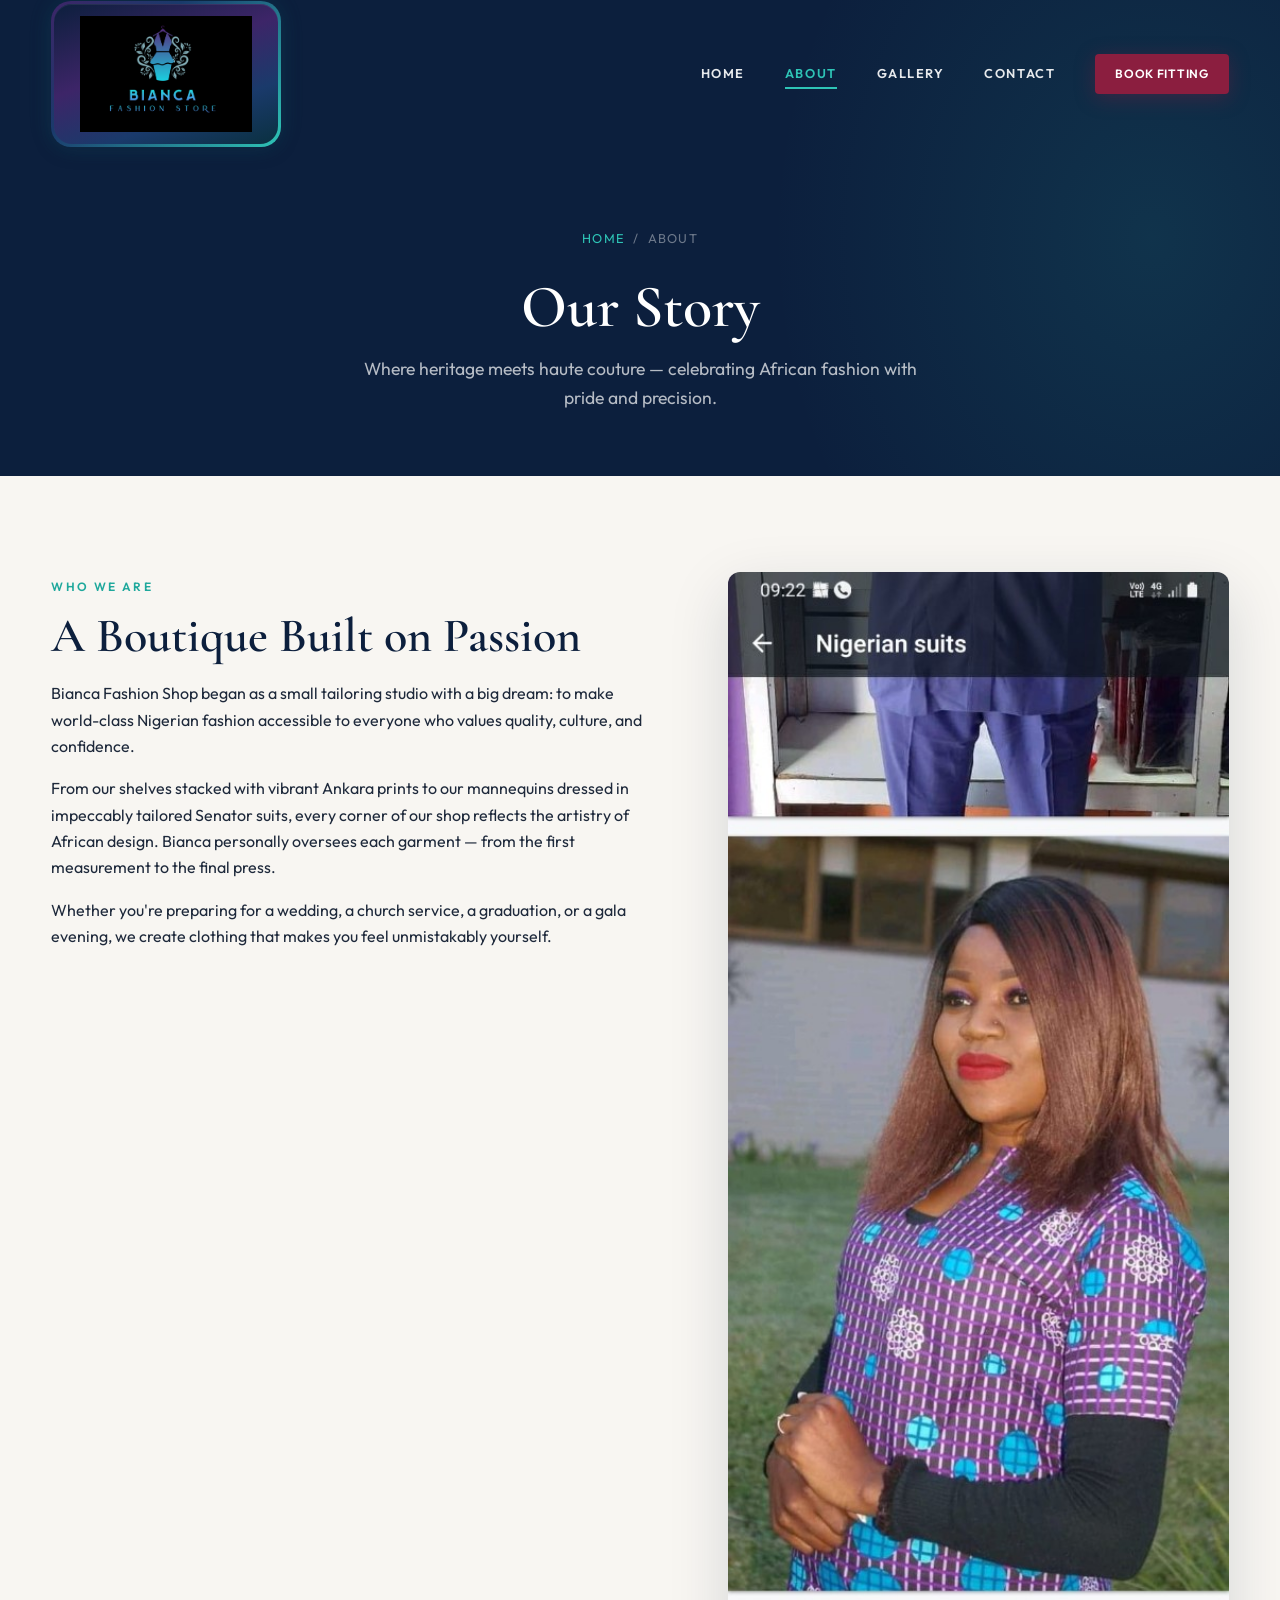
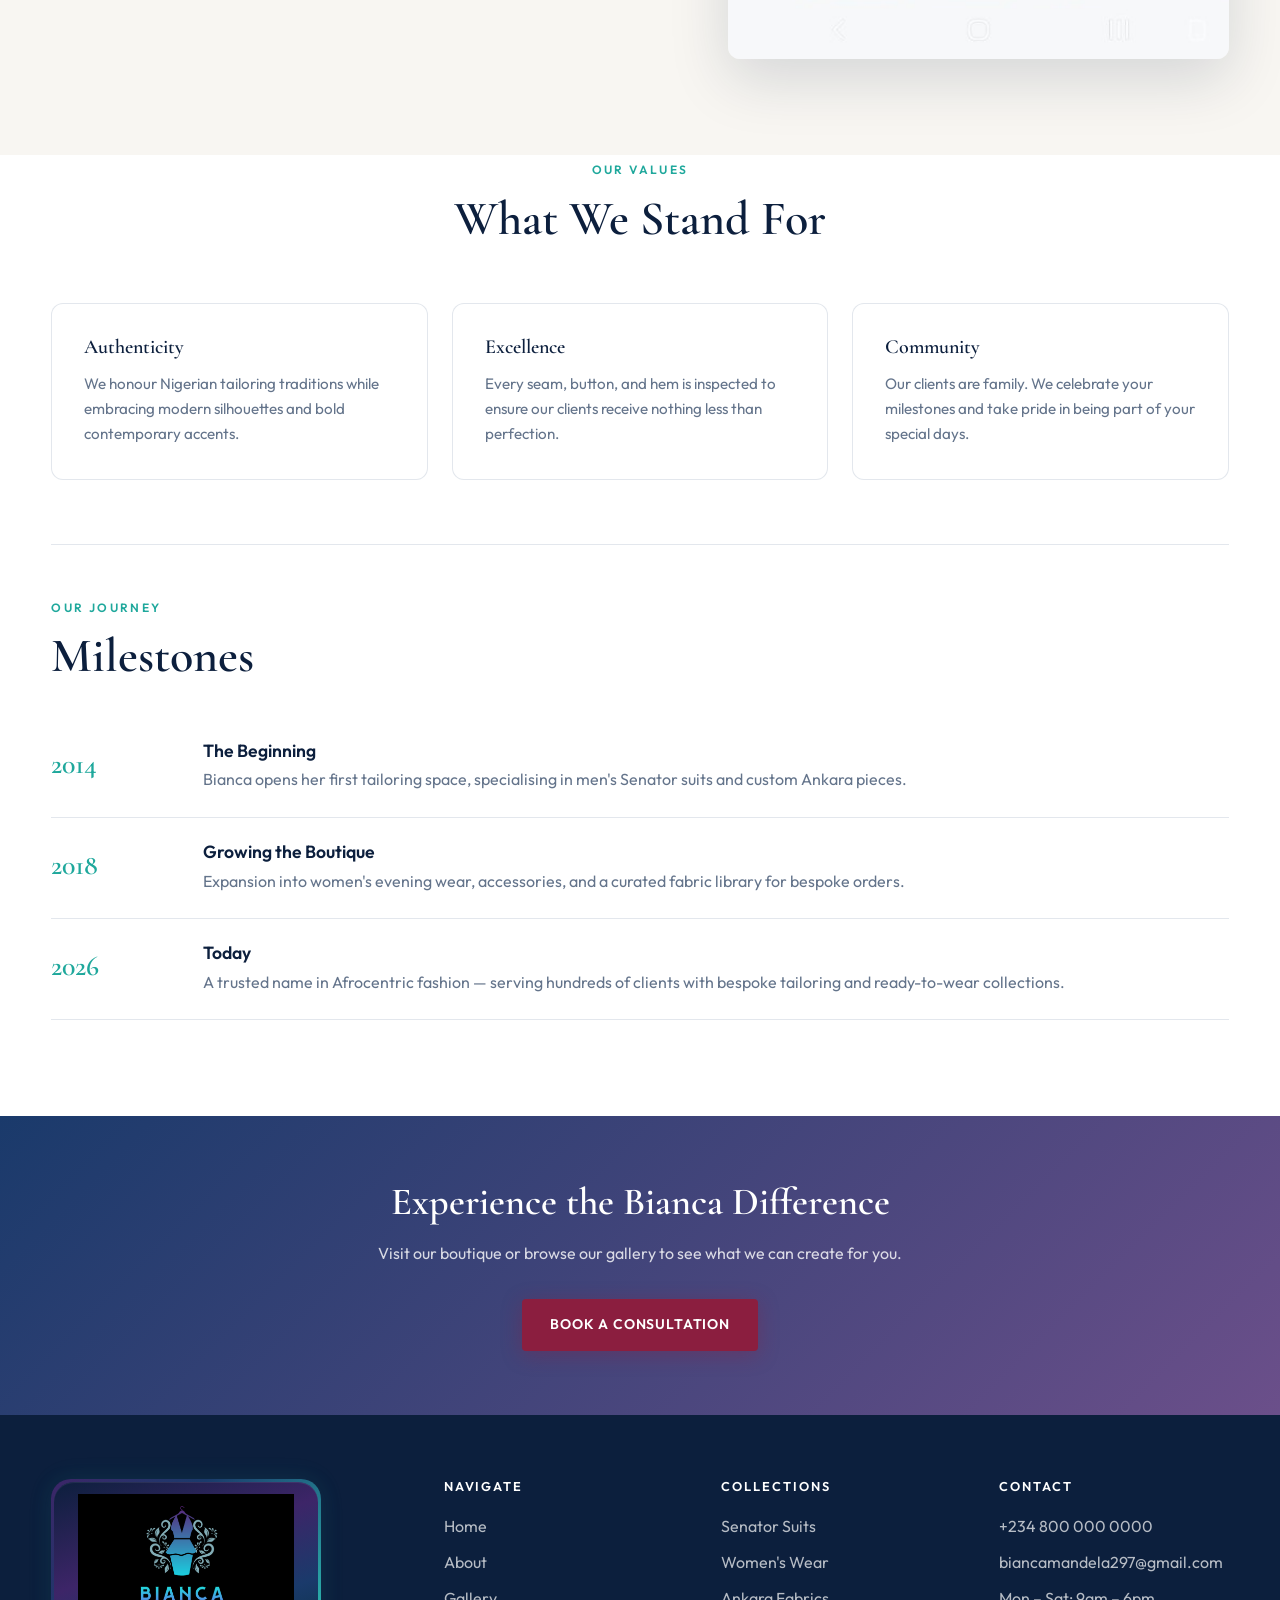
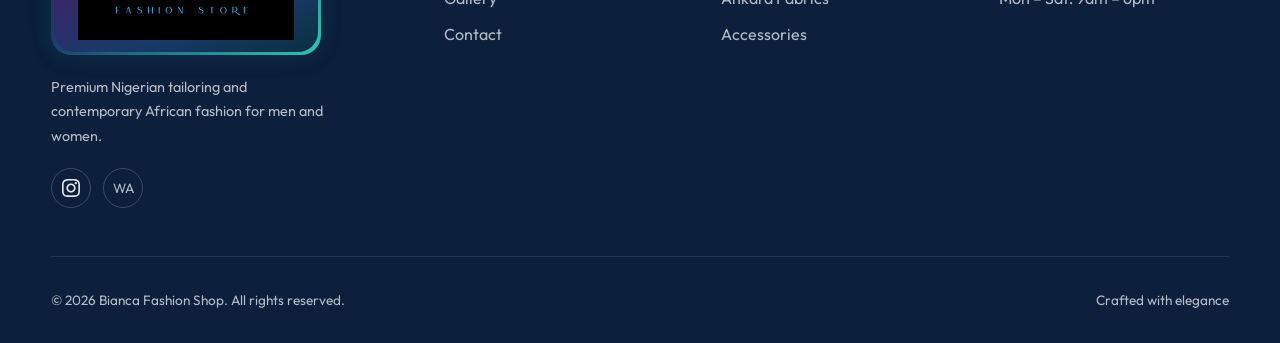
==== about.html @ f99f0a78 "Initial commit: Bianca Fashion Shop static site. Home, about, gallery, and contact pages with brand " ====
<!DOCTYPE html>
<html lang="en">
<head>
  <meta charset="UTF-8">
  <meta name="viewport" content="width=device-width, initial-scale=1.0">
  <meta name="description" content="Learn about Bianca Fashion Shop — our story, values, and passion for Nigerian tailoring and African fashion.">
  <title>About | Bianca Fashion Shop</title>
  <link rel="preconnect" href="https://fonts.googleapis.com">
  <link rel="preconnect" href="https://fonts.gstatic.com" crossorigin>
  <link href="https://fonts.googleapis.com/css2?family=Cormorant+Garamond:ital,wght@0,500;0,600;0,700;1,500&family=Outfit:wght@300;400;500;600;700&display=swap" rel="stylesheet">
  <link rel="stylesheet" href="css/styles.css">
  <link rel="icon" href="images/logo.png" type="image/png">
</head>
<body>
  <header class="site-header scrolled">
    <div class="header-inner">
      <a href="index.html" class="logo" aria-label="Bianca Fashion Store home">
        <img src="images/logo.png" alt="Bianca Fashion Store" class="logo-img" width="440" height="140">
      </a>
      <button class="nav-toggle" aria-label="Open menu" aria-expanded="false">
        <span></span><span></span><span></span>
      </button>
      <nav class="main-nav" aria-label="Main navigation">
        <a href="index.html" class="nav-link">Home</a>
        <a href="about.html" class="nav-link active">About</a>
        <a href="gallery.html" class="nav-link">Gallery</a>
        <a href="contact.html" class="nav-link">Contact</a>
        <a href="contact.html" class="btn btn-primary nav-cta">Book Fitting</a>
      </nav>
    </div>
  </header>

  <main>
    <section class="page-hero">
      <div class="container">
        <nav class="breadcrumb" aria-label="Breadcrumb">
          <a href="index.html">Home</a>
          <span>/</span>
          <span>About</span>
        </nav>
        <h1>Our Story</h1>
        <p>Where heritage meets haute couture — celebrating African fashion with pride and precision.</p>
      </div>
    </section>

    <section>
      <div class="container about-story">
        <div class="fade-in">
          <span class="section-label">Who We Are</span>
          <h2 class="section-title">A Boutique Built on Passion</h2>
          <p>Bianca Fashion Shop began as a small tailoring studio with a big dream: to make world-class Nigerian fashion accessible to everyone who values quality, culture, and confidence.</p>
          <p style="margin-top: 1rem;">From our shelves stacked with vibrant Ankara prints to our mannequins dressed in impeccably tailored Senator suits, every corner of our shop reflects the artistry of African design. Bianca personally oversees each garment — from the first measurement to the final press.</p>
          <p style="margin-top: 1rem;">Whether you're preparing for a wedding, a church service, a graduation, or a gala evening, we create clothing that makes you feel unmistakably yourself.</p>
        </div>
        <div class="fade-in">
          <img src="images/bianca-founder.png" alt="Bianca, founder and lead designer at Bianca Fashion Shop">
        </div>
      </div>
    </section>

    <section style="background: var(--white); padding-top: 0;">
      <div class="container">
        <div class="section-header fade-in">
          <span class="section-label">Our Values</span>
          <h2 class="section-title">What We Stand For</h2>
        </div>
        <div class="values-grid">
          <article class="value-card fade-in">
            <h3>Authenticity</h3>
            <p>We honour Nigerian tailoring traditions while embracing modern silhouettes and bold contemporary accents.</p>
          </article>
          <article class="value-card fade-in">
            <h3>Excellence</h3>
            <p>Every seam, button, and hem is inspected to ensure our clients receive nothing less than perfection.</p>
          </article>
          <article class="value-card fade-in">
            <h3>Community</h3>
            <p>Our clients are family. We celebrate your milestones and take pride in being part of your special days.</p>
          </article>
        </div>

        <div class="timeline fade-in">
          <span class="section-label">Our Journey</span>
          <h2 class="section-title" style="margin-bottom: 2rem;">Milestones</h2>
          <div class="timeline-item">
            <span class="timeline-year">2014</span>
            <div>
              <h3 style="font-family: var(--font-body); font-size: 1.1rem; margin-bottom: 0.35rem;">The Beginning</h3>
              <p style="color: var(--muted);">Bianca opens her first tailoring space, specialising in men's Senator suits and custom Ankara pieces.</p>
            </div>
          </div>
          <div class="timeline-item">
            <span class="timeline-year">2018</span>
            <div>
              <h3 style="font-family: var(--font-body); font-size: 1.1rem; margin-bottom: 0.35rem;">Growing the Boutique</h3>
              <p style="color: var(--muted);">Expansion into women's evening wear, accessories, and a curated fabric library for bespoke orders.</p>
            </div>
          </div>
          <div class="timeline-item">
            <span class="timeline-year">2026</span>
            <div>
              <h3 style="font-family: var(--font-body); font-size: 1.1rem; margin-bottom: 0.35rem;">Today</h3>
              <p style="color: var(--muted);">A trusted name in Afrocentric fashion — serving hundreds of clients with bespoke tailoring and ready-to-wear collections.</p>
            </div>
          </div>
        </div>
      </div>
    </section>

    <section class="cta-banner">
      <div class="container fade-in">
        <h2>Experience the Bianca Difference</h2>
        <p>Visit our boutique or browse our gallery to see what we can create for you.</p>
        <a href="contact.html" class="btn btn-primary">Book a Consultation</a>
      </div>
    </section>
  </main>

  <footer class="site-footer">
    <div class="container">
      <div class="footer-grid">
        <div class="footer-brand">
          <a href="index.html" class="footer-logo logo" aria-label="Bianca Fashion Store home">
            <img src="images/logo.png" alt="Bianca Fashion Store" class="logo-img" width="520" height="170">
          </a>
          <p>Premium Nigerian tailoring and contemporary African fashion for men and women.</p>
          <div class="footer-social">
            <a href="https://www.instagram.com/biancamandela/" target="_blank" rel="noopener noreferrer" aria-label="Follow Bianca on Instagram @biancamandela" class="footer-social-instagram">
              <svg class="social-icon instagram-icon" viewBox="0 0 24 24" xmlns="http://www.w3.org/2000/svg" aria-hidden="true" focusable="false">
                <path d="M12 2.163c3.204 0 3.584.012 4.85.07 3.252.148 4.771 1.691 4.919 4.919.058 1.265.069 1.645.069 4.849 0 3.205-.012 3.584-.069 4.849-.149 3.225-1.664 4.771-4.919 4.919-1.266.058-1.644.07-4.85.07-3.204 0-3.584-.012-4.849-.07-3.26-.149-4.771-1.699-4.919-4.92-.058-1.265-.07-1.644-.07-4.849 0-3.204.013-3.583.07-4.849.149-3.227 1.664-4.771 4.919-4.919 1.266-.057 1.645-.069 4.849-.069zm0-2.163c-3.259 0-3.667.014-4.947.072-4.358.2-6.78 2.618-6.98 6.98-.059 1.281-.073 1.689-.073 4.948 0 3.259.014 3.668.072 4.948.2 4.358 2.618 6.78 6.98 6.98 1.281.058 1.689.072 4.948.072 3.259 0 3.668-.014 4.948-.072 4.354-.2 6.782-2.618 6.979-6.98.059-1.28.073-1.689.073-4.948 0-3.259-.014-3.667-.072-4.947-.196-4.354-2.617-6.78-6.979-6.98-1.281-.059-1.69-.073-4.949-.073zm0 5.838c-3.403 0-6.162 2.759-6.162 6.162s2.759 6.163 6.162 6.163 6.162-2.759 6.162-6.163c0-3.403-2.759-6.162-6.162-6.162zm0 10.162c-2.209 0-4-1.79-4-4 0-2.209 1.791-4 4-4s4 1.791 4 4c0 2.21-1.791 4-4 4zm6.406-11.845c-.796 0-1.441.645-1.441 1.44s.645 1.44 1.441 1.44c.795 0 1.439-.645 1.439-1.44s-.644-1.44-1.439-1.44z"/>
              </svg>
            </a>
            <a href="#" aria-label="WhatsApp">WA</a>
          </div>
        </div>
        <div class="footer-col">
          <h4>Navigate</h4>
          <ul>
            <li><a href="index.html">Home</a></li>
            <li><a href="about.html">About</a></li>
            <li><a href="gallery.html">Gallery</a></li>
            <li><a href="contact.html">Contact</a></li>
          </ul>
        </div>
        <div class="footer-col">
          <h4>Collections</h4>
          <ul>
            <li><a href="gallery.html">Senator Suits</a></li>
            <li><a href="gallery.html">Women's Wear</a></li>
            <li><a href="gallery.html">Ankara Fabrics</a></li>
            <li><a href="gallery.html">Accessories</a></li>
          </ul>
        </div>
        <div class="footer-col">
          <h4>Contact</h4>
          <ul>
            <li><a href="tel:+2348000000000">+234 800 000 0000</a></li>
            <li><a href="mailto:biancamandela297@gmail.com">biancamandela297@gmail.com</a></li>
            <li>Mon – Sat: 9am – 6pm</li>
          </ul>
        </div>
      </div>
      <div class="footer-bottom">
        <p>&copy; 2026 Bianca Fashion Shop. All rights reserved.</p>
        <p>Crafted with elegance</p>
      </div>
    </div>
  </footer>

  <script src="js/main.js"></script>
</body>
</html>
---- css/styles.css ----
/* Bianca Fashion Shop — Design System */
:root {
  --royal: #1a3a6b;
  --navy: #0c1f3d;
  --cyan: #2ec4b6;
  --cyan-dark: #1fa89c;
  --purple: #6b4f8a;
  --logo-purple: #3d2568;
  --logo-violet: #5c3d8f;
  --burgundy: #8b1e3f;
  --gold: #c9a962;
  --cream: #f8f6f2;
  --white: #ffffff;
  --text: #1e293b;
  --muted: #64748b;
  --border: rgba(26, 58, 107, 0.12);
  --shadow: 0 4px 24px rgba(12, 31, 61, 0.08);
  --shadow-lg: 0 20px 60px rgba(12, 31, 61, 0.15);
  --radius: 4px;
  --radius-lg: 12px;
  --font-display: "Cormorant Garamond", "Playfair Display", Georgia, serif;
  --font-body: "Outfit", system-ui, sans-serif;
  --transition: 0.35s cubic-bezier(0.4, 0, 0.2, 1);
  --header-h: 148px;
  --logo-h: 140px;
  --logo-footer-h: 170px;
}

*,
*::before,
*::after {
  box-sizing: border-box;
  margin: 0;
  padding: 0;
}

html {
  scroll-behavior: smooth;
}

body {
  font-family: var(--font-body);
  font-size: 1rem;
  line-height: 1.65;
  color: var(--text);
  background: var(--cream);
  -webkit-font-smoothing: antialiased;
}

img {
  max-width: 100%;
  height: auto;
  display: block;
}

a {
  color: inherit;
  text-decoration: none;
  transition: color var(--transition);
}

ul {
  list-style: none;
}

.container {
  width: min(1200px, 92vw);
  margin-inline: auto;
}

/* Typography */
h1, h2, h3, h4 {
  font-family: var(--font-display);
  font-weight: 600;
  line-height: 1.15;
  color: var(--navy);
}

.section-label {
  display: inline-block;
  font-size: 0.75rem;
  font-weight: 600;
  letter-spacing: 0.2em;
  text-transform: uppercase;
  color: var(--cyan-dark);
  margin-bottom: 0.75rem;
}

.section-title {
  font-size: clamp(2rem, 4vw, 3rem);
  margin-bottom: 1rem;
}

.section-subtitle {
  color: var(--muted);
  max-width: 52ch;
  font-size: 1.05rem;
}

/* Buttons */
.btn {
  display: inline-flex;
  align-items: center;
  justify-content: center;
  gap: 0.5rem;
  padding: 0.9rem 1.75rem;
  font-family: var(--font-body);
  font-size: 0.875rem;
  font-weight: 600;
  letter-spacing: 0.06em;
  text-transform: uppercase;
  border: none;
  border-radius: var(--radius);
  cursor: pointer;
  transition: transform var(--transition), box-shadow var(--transition), background var(--transition);
}

.btn:hover {
  transform: translateY(-2px);
}

.btn-primary {
  background: var(--burgundy);
  color: var(--white);
  box-shadow: 0 4px 20px rgba(139, 30, 63, 0.35);
}

.btn-primary:hover {
  background: #a02448;
  box-shadow: 0 8px 28px rgba(139, 30, 63, 0.45);
}

.btn-outline {
  background: transparent;
  color: var(--white);
  border: 2px solid rgba(255, 255, 255, 0.85);
}

.btn-outline:hover {
  background: var(--white);
  color: var(--navy);
}

.btn-secondary {
  background: var(--royal);
  color: var(--white);
}

.btn-secondary:hover {
  background: var(--navy);
}

/* Header */
.site-header {
  position: fixed;
  top: 0;
  left: 0;
  right: 0;
  z-index: 1000;
  height: var(--header-h);
  display: flex;
  align-items: center;
  transition: background var(--transition), box-shadow var(--transition);
}

.site-header.scrolled {
  background: rgba(248, 246, 242, 0.97);
  backdrop-filter: blur(12px);
  box-shadow: var(--shadow);
}

.site-header.scrolled .nav-link {
  color: var(--navy);
}

.site-header.scrolled .nav-toggle span {
  background: var(--navy);
}

.header-inner {
  display: flex;
  align-items: center;
  justify-content: space-between;
  width: min(1200px, 92vw);
  margin-inline: auto;
}

.logo {
  display: flex;
  align-items: center;
  flex-shrink: 0;
  position: relative;
  border-radius: 20px;
  padding: 3px;
  background: linear-gradient(
    135deg,
    var(--logo-purple) 0%,
    var(--royal) 35%,
    var(--cyan) 100%
  );
  box-shadow:
    0 4px 18px rgba(12, 31, 61, 0.25),
    0 0 24px rgba(46, 196, 182, 0.12);
  transition: box-shadow var(--transition), transform var(--transition);
}

.logo:hover {
  transform: translateY(-1px);
  box-shadow:
    0 8px 28px rgba(12, 31, 61, 0.3),
    0 0 32px rgba(46, 196, 182, 0.2);
}

.logo-img {
  display: block;
  height: var(--logo-h);
  width: auto;
  max-width: none;
  min-width: 200px;
  object-fit: contain;
  border-radius: 18px;
  background: linear-gradient(
    160deg,
    var(--navy) 0%,
    var(--logo-purple) 42%,
    var(--royal) 72%,
    #0a3040 100%
  );
  padding: 12px 26px;
  box-shadow: inset 0 1px 0 rgba(255, 255, 255, 0.07);
  transition: background var(--transition);
}

.site-header.scrolled .logo {
  background: linear-gradient(
    135deg,
    var(--logo-violet) 0%,
    var(--royal) 40%,
    var(--cyan-dark) 100%
  );
  box-shadow:
    0 4px 16px rgba(107, 79, 138, 0.18),
    0 0 20px rgba(46, 196, 182, 0.15);
}

.site-header.scrolled .logo-img {
  background: linear-gradient(
    160deg,
    var(--navy) 0%,
    var(--logo-violet) 50%,
    var(--royal) 85%,
    #0c3545 100%
  );
}

.footer-logo {
  border-radius: 20px;
}

.footer-logo .logo-img {
  height: var(--logo-footer-h);
  max-width: none;
  min-width: 240px;
  border-radius: 20px;
  padding: 12px 24px;
}

.main-nav {
  display: flex;
  align-items: center;
  gap: 2.5rem;
}

.nav-link {
  font-size: 0.8rem;
  font-weight: 600;
  letter-spacing: 0.12em;
  text-transform: uppercase;
  color: rgba(255, 255, 255, 0.9);
  position: relative;
}

.nav-link::after {
  content: "";
  position: absolute;
  bottom: -4px;
  left: 0;
  width: 0;
  height: 2px;
  background: var(--cyan);
  transition: width var(--transition);
}

.nav-link:hover::after,
.nav-link.active::after {
  width: 100%;
}

.nav-link.active {
  color: var(--cyan);
}

.site-header.scrolled .nav-link.active {
  color: var(--royal);
}

.nav-cta {
  padding: 0.65rem 1.25rem !important;
  font-size: 0.75rem !important;
}

.nav-toggle {
  display: none;
  flex-direction: column;
  gap: 6px;
  background: none;
  border: none;
  cursor: pointer;
  padding: 0.5rem;
}

.nav-toggle span {
  display: block;
  width: 26px;
  height: 2px;
  background: var(--white);
  transition: var(--transition);
}

/* Hero */
.hero {
  position: relative;
  min-height: 100vh;
  display: flex;
  align-items: center;
  overflow: hidden;
}

.hero-bg {
  position: absolute;
  inset: 0;
  z-index: 0;
}

.hero-bg img {
  width: 100%;
  height: 100%;
  object-fit: cover;
  object-position: center 30%;
}

.hero-overlay {
  position: absolute;
  inset: 0;
  background: linear-gradient(
    105deg,
    rgba(12, 31, 61, 0.88) 0%,
    rgba(26, 58, 107, 0.65) 45%,
    rgba(12, 31, 61, 0.35) 100%
  );
  z-index: 1;
}

.hero-content {
  position: relative;
  z-index: 2;
  padding-top: var(--header-h);
  max-width: 640px;
}

.hero-eyebrow {
  display: inline-flex;
  align-items: center;
  gap: 0.75rem;
  font-size: 0.8rem;
  font-weight: 600;
  letter-spacing: 0.2em;
  text-transform: uppercase;
  color: var(--cyan);
  margin-bottom: 1.5rem;
}

.hero-eyebrow::before {
  content: "";
  width: 40px;
  height: 1px;
  background: var(--cyan);
}

.hero h1 {
  font-size: clamp(2.75rem, 6vw, 4.5rem);
  color: var(--white);
  margin-bottom: 1.25rem;
  font-weight: 500;
}

.hero h1 em {
  font-style: italic;
  color: var(--gold);
}

.hero-desc {
  font-size: 1.15rem;
  color: rgba(255, 255, 255, 0.85);
  margin-bottom: 2.5rem;
  max-width: 48ch;
}

.hero-actions {
  display: flex;
  flex-wrap: wrap;
  gap: 1rem;
}

.hero-scroll {
  position: absolute;
  bottom: 2rem;
  left: 50%;
  transform: translateX(-50%);
  z-index: 2;
  display: flex;
  flex-direction: column;
  align-items: center;
  gap: 0.5rem;
  color: rgba(255, 255, 255, 0.6);
  font-size: 0.7rem;
  letter-spacing: 0.15em;
  text-transform: uppercase;
}

.hero-scroll-line {
  width: 1px;
  height: 48px;
  background: linear-gradient(to bottom, var(--cyan), transparent);
  animation: scrollPulse 2s ease-in-out infinite;
}

@keyframes scrollPulse {
  0%, 100% { opacity: 0.4; transform: scaleY(0.8); }
  50% { opacity: 1; transform: scaleY(1); }
}

/* Sections */
section {
  padding: 6rem 0;
}

.section-header {
  text-align: center;
  margin-bottom: 3.5rem;
}

.section-header .section-subtitle {
  margin-inline: auto;
}

/* Featured collections */
.collections {
  background: var(--white);
}

.collection-grid {
  display: grid;
  grid-template-columns: repeat(3, 1fr);
  gap: 1.5rem;
}

.collection-card {
  position: relative;
  border-radius: var(--radius-lg);
  overflow: hidden;
  aspect-ratio: 3/4;
  group: collection;
}

.collection-card img {
  width: 100%;
  height: 100%;
  object-fit: cover;
  transition: transform 0.6s ease;
}

.collection-card:hover img {
  transform: scale(1.06);
}

.collection-overlay {
  position: absolute;
  inset: 0;
  background: linear-gradient(to top, rgba(12, 31, 61, 0.85) 0%, transparent 55%);
  display: flex;
  flex-direction: column;
  justify-content: flex-end;
  padding: 1.75rem;
}

.collection-overlay h3 {
  color: var(--white);
  font-size: 1.5rem;
  margin-bottom: 0.35rem;
}

.collection-overlay p {
  color: rgba(255, 255, 255, 0.75);
  font-size: 0.9rem;
  margin-bottom: 1rem;
}

.collection-link {
  font-size: 0.75rem;
  font-weight: 600;
  letter-spacing: 0.15em;
  text-transform: uppercase;
  color: var(--cyan);
}

/* Why choose us */
.why-us {
  background: var(--navy);
  color: var(--white);
}

.why-us .section-title {
  color: var(--white);
}

.why-grid {
  display: grid;
  grid-template-columns: repeat(4, 1fr);
  gap: 2rem;
  margin-top: 3rem;
}

.why-item {
  text-align: center;
  padding: 2rem 1.25rem;
  border: 1px solid rgba(255, 255, 255, 0.1);
  border-radius: var(--radius-lg);
  transition: border-color var(--transition), transform var(--transition);
}

.why-item:hover {
  border-color: var(--cyan);
  transform: translateY(-4px);
}

.why-icon {
  width: 48px;
  height: 48px;
  margin: 0 auto 1.25rem;
  display: flex;
  align-items: center;
  justify-content: center;
  border-radius: 50%;
  background: rgba(46, 196, 182, 0.15);
  color: var(--cyan);
  font-size: 1.25rem;
}

.why-item h3 {
  color: var(--white);
  font-size: 1.15rem;
  margin-bottom: 0.5rem;
  font-family: var(--font-body);
  font-weight: 600;
}

.why-item p {
  font-size: 0.9rem;
  color: rgba(255, 255, 255, 0.65);
  line-height: 1.6;
}

/* Meet designer teaser */
.designer-teaser {
  display: grid;
  grid-template-columns: 1fr 1fr;
  gap: 4rem;
  align-items: center;
}

.designer-image {
  position: relative;
  border-radius: var(--radius-lg);
  overflow: hidden;
  box-shadow: var(--shadow-lg);
}

.designer-image::before {
  content: "";
  position: absolute;
  inset: 0;
  border: 3px solid var(--gold);
  border-radius: var(--radius-lg);
  transform: translate(12px, 12px);
  z-index: -1;
}

.designer-image img {
  width: 100%;
  aspect-ratio: 4/5;
  object-fit: cover;
  object-position: center 72%;
}

.designer-content .section-title {
  text-align: left;
}

/* CEO & Founder */
.ceo-founder {
  background: var(--white);
}

.ceo-founder-grid {
  display: grid;
  grid-template-columns: 0.95fr 1.05fr;
  gap: 4rem;
  align-items: center;
}

.founder-image {
  position: relative;
  border-radius: var(--radius-lg);
  overflow: hidden;
  box-shadow: var(--shadow-lg);
}

.founder-image::before {
  content: "";
  position: absolute;
  inset: 0;
  border: 3px solid var(--burgundy);
  border-radius: var(--radius-lg);
  transform: translate(12px, 12px);
  z-index: -1;
}

.founder-image img {
  width: 100%;
  aspect-ratio: 3/4;
  object-fit: cover;
  object-position: center 15%;
}

.founder-content .section-title {
  text-align: left;
}

.founder-message {
  margin: 1.25rem 0 1.5rem;
  padding: 0;
  border: none;
}

.founder-message p {
  color: var(--muted);
  font-size: 1.05rem;
  line-height: 1.75;
  margin-bottom: 1rem;
}

.founder-message p:last-child {
  margin-bottom: 0;
}

.founder-signature {
  font-family: var(--font-display);
  font-size: 1.3rem;
  color: var(--navy);
  margin-bottom: 1.5rem;
}

.founder-signature em {
  color: var(--burgundy);
  font-style: italic;
}

.stats-row {
  display: flex;
  gap: 2.5rem;
  margin: 2rem 0;
  padding: 1.5rem 0;
  border-top: 1px solid var(--border);
  border-bottom: 1px solid var(--border);
}

.stat strong {
  display: block;
  font-family: var(--font-display);
  font-size: 2.25rem;
  color: var(--royal);
  line-height: 1;
}

.stat span {
  font-size: 0.8rem;
  color: var(--muted);
  text-transform: uppercase;
  letter-spacing: 0.08em;
}

/* CTA banner */
.cta-banner {
  background: linear-gradient(135deg, var(--royal) 0%, var(--purple) 100%);
  padding: 4rem 0;
  text-align: center;
}

.cta-banner h2 {
  color: var(--white);
  font-size: clamp(1.75rem, 3vw, 2.5rem);
  margin-bottom: 1rem;
}

.cta-banner p {
  color: rgba(255, 255, 255, 0.8);
  margin-bottom: 2rem;
  max-width: 50ch;
  margin-inline: auto;
}

/* Page hero (inner pages) */
.page-hero {
  padding: calc(var(--header-h) + 5rem) 0 4rem;
  background: var(--navy);
  text-align: center;
  position: relative;
  overflow: hidden;
}

.page-hero::before {
  content: "";
  position: absolute;
  top: -50%;
  right: -20%;
  width: 60%;
  height: 200%;
  background: radial-gradient(ellipse, rgba(46, 196, 182, 0.12) 0%, transparent 70%);
  pointer-events: none;
}

.page-hero h1 {
  color: var(--white);
  font-size: clamp(2.5rem, 5vw, 3.75rem);
  margin-bottom: 0.75rem;
  position: relative;
}

.page-hero p {
  color: rgba(255, 255, 255, 0.7);
  font-size: 1.1rem;
  max-width: 48ch;
  margin-inline: auto;
  position: relative;
}

.breadcrumb {
  display: flex;
  justify-content: center;
  gap: 0.5rem;
  margin-bottom: 1.5rem;
  font-size: 0.8rem;
  letter-spacing: 0.1em;
  text-transform: uppercase;
  color: var(--cyan);
  position: relative;
}

.breadcrumb a:hover {
  color: var(--white);
}

.breadcrumb span {
  color: rgba(255, 255, 255, 0.4);
}

/* About page */
.about-story {
  display: grid;
  grid-template-columns: 1.1fr 0.9fr;
  gap: 4rem;
  align-items: start;
}

.about-story img {
  border-radius: var(--radius-lg);
  box-shadow: var(--shadow-lg);
  width: 100%;
  object-fit: cover;
}

.values-grid {
  display: grid;
  grid-template-columns: repeat(3, 1fr);
  gap: 1.5rem;
  margin-top: 3rem;
}

.value-card {
  background: var(--white);
  padding: 2rem;
  border-radius: var(--radius-lg);
  border: 1px solid var(--border);
  transition: box-shadow var(--transition);
}

.value-card:hover {
  box-shadow: var(--shadow);
}

.value-card h3 {
  font-size: 1.25rem;
  margin-bottom: 0.75rem;
  font-family: var(--font-display);
}

.value-card p {
  color: var(--muted);
  font-size: 0.95rem;
}

.timeline {
  margin-top: 4rem;
  padding-top: 3rem;
  border-top: 1px solid var(--border);
}

.timeline-item {
  display: grid;
  grid-template-columns: 120px 1fr;
  gap: 2rem;
  padding: 1.5rem 0;
  border-bottom: 1px solid var(--border);
}

.timeline-year {
  font-family: var(--font-display);
  font-size: 1.75rem;
  color: var(--cyan-dark);
  font-weight: 600;
}

/* Gallery */
.gallery-filters {
  display: flex;
  justify-content: center;
  flex-wrap: wrap;
  gap: 0.75rem;
  margin-bottom: 2.5rem;
}

.filter-btn {
  padding: 0.6rem 1.25rem;
  font-size: 0.8rem;
  font-weight: 600;
  letter-spacing: 0.08em;
  text-transform: uppercase;
  background: var(--white);
  border: 1px solid var(--border);
  border-radius: 100px;
  cursor: pointer;
  color: var(--muted);
  transition: all var(--transition);
}

.filter-btn:hover,
.filter-btn.active {
  background: var(--royal);
  border-color: var(--royal);
  color: var(--white);
}

.gallery-grid {
  display: grid;
  grid-template-columns: repeat(3, 1fr);
  gap: 1.25rem;
}

.gallery-item {
  position: relative;
  border-radius: var(--radius-lg);
  overflow: hidden;
  cursor: pointer;
  aspect-ratio: 1;
  opacity: 1;
  transform: scale(1);
  transition: opacity 0.4s ease, transform 0.4s ease;
}

.gallery-item.hidden {
  display: none;
}

.gallery-item img {
  width: 100%;
  height: 100%;
  object-fit: cover;
  transition: transform 0.5s ease;
}

.gallery-item:hover img {
  transform: scale(1.08);
}

.gallery-caption {
  position: absolute;
  inset: 0;
  background: linear-gradient(to top, rgba(12, 31, 61, 0.9), transparent 50%);
  display: flex;
  flex-direction: column;
  justify-content: flex-end;
  padding: 1.25rem;
  opacity: 0;
  transition: opacity var(--transition);
}

.gallery-item:hover .gallery-caption {
  opacity: 1;
}

.gallery-caption h3 {
  color: var(--white);
  font-size: 1.1rem;
  margin-bottom: 0.25rem;
}

.gallery-caption span {
  font-size: 0.75rem;
  color: var(--cyan);
  text-transform: uppercase;
  letter-spacing: 0.1em;
}

.gallery-item.tall {
  grid-row: span 2;
  aspect-ratio: auto;
}

/* Lightbox */
.lightbox {
  position: fixed;
  inset: 0;
  z-index: 2000;
  background: rgba(12, 31, 61, 0.95);
  display: flex;
  align-items: center;
  justify-content: center;
  padding: 2rem;
  opacity: 0;
  visibility: hidden;
  transition: opacity var(--transition), visibility var(--transition);
}

.lightbox.open {
  opacity: 1;
  visibility: visible;
}

.lightbox img {
  max-height: 85vh;
  max-width: 90vw;
  object-fit: contain;
  border-radius: var(--radius);
  box-shadow: var(--shadow-lg);
}

.lightbox-close {
  position: absolute;
  top: 1.5rem;
  right: 1.5rem;
  width: 48px;
  height: 48px;
  background: rgba(255, 255, 255, 0.1);
  border: none;
  border-radius: 50%;
  color: var(--white);
  font-size: 1.5rem;
  cursor: pointer;
  transition: background var(--transition);
}

.lightbox-close:hover {
  background: rgba(255, 255, 255, 0.2);
}

/* Contact */
.contact-layout {
  display: grid;
  grid-template-columns: 1fr 1.2fr;
  gap: 3rem;
  align-items: start;
}

.contact-info {
  background: var(--navy);
  color: var(--white);
  padding: 2.5rem;
  border-radius: var(--radius-lg);
}

.contact-info h2 {
  color: var(--white);
  font-size: 1.75rem;
  margin-bottom: 1rem;
}

.contact-info > p {
  color: rgba(255, 255, 255, 0.7);
  margin-bottom: 2rem;
}

.contact-detail {
  display: flex;
  gap: 1rem;
  margin-bottom: 1.5rem;
  align-items: flex-start;
}

.contact-detail-icon {
  width: 44px;
  height: 44px;
  flex-shrink: 0;
  display: flex;
  align-items: center;
  justify-content: center;
  background: rgba(46, 196, 182, 0.15);
  border-radius: 50%;
  color: var(--cyan);
  font-size: 1rem;
}

.contact-detail strong {
  display: block;
  font-size: 0.75rem;
  letter-spacing: 0.12em;
  text-transform: uppercase;
  color: var(--cyan);
  margin-bottom: 0.25rem;
}

.contact-detail span,
.contact-detail a {
  color: rgba(255, 255, 255, 0.9);
  font-size: 0.95rem;
}

.contact-detail a:hover {
  color: var(--cyan);
}

.contact-detail--link {
  text-decoration: none;
  border-radius: var(--radius-lg);
  padding: 0.75rem;
  margin-left: -0.75rem;
  margin-right: -0.75rem;
  transition: background var(--transition), transform var(--transition);
}

.contact-detail--link:hover {
  background: rgba(46, 196, 182, 0.08);
  transform: translateX(4px);
}

.contact-detail--whatsapp:hover .contact-whatsapp-number {
  color: #25d366;
}

.contact-detail-icon--whatsapp {
  background: rgba(37, 211, 102, 0.18);
  color: #25d366;
}

.whatsapp-icon {
  width: 22px;
  height: 22px;
  fill: currentColor;
}

.contact-whatsapp-number {
  font-weight: 600;
  font-size: 1.05rem;
  letter-spacing: 0.02em;
}

.footer-social-whatsapp {
  color: #25d366 !important;
  border-color: rgba(37, 211, 102, 0.4) !important;
}

.footer-social-whatsapp:hover {
  background: #25d366 !important;
  border-color: #25d366 !important;
  color: var(--navy) !important;
}

.footer-social-whatsapp .whatsapp-icon {
  width: 18px;
  height: 18px;
}

.social-icon {
  width: 18px;
  height: 18px;
  fill: currentColor;
}

.footer-social-instagram {
  color: rgba(255, 255, 255, 0.9);
}

.footer-social-instagram:hover {
  background: linear-gradient(
    45deg,
    #f09433,
    #e6683c,
    #dc2743,
    #cc2366,
    #bc1888
  ) !important;
  border-color: transparent !important;
  color: var(--white) !important;
}

.contact-hours {
  margin-top: 2rem;
  padding-top: 1.5rem;
  border-top: 1px solid rgba(255, 255, 255, 0.15);
}

.contact-hours h3 {
  color: var(--white);
  font-size: 1rem;
  font-family: var(--font-body);
  font-weight: 600;
  margin-bottom: 0.75rem;
}

.contact-hours li {
  display: flex;
  justify-content: space-between;
  font-size: 0.9rem;
  color: rgba(255, 255, 255, 0.7);
  padding: 0.35rem 0;
}

.contact-form-wrap {
  background: var(--white);
  padding: 2.5rem;
  border-radius: var(--radius-lg);
  box-shadow: var(--shadow);
}

.contact-form-wrap h2 {
  font-size: 1.5rem;
  margin-bottom: 0.5rem;
}

.contact-form-wrap > p {
  color: var(--muted);
  margin-bottom: 1.75rem;
  font-size: 0.95rem;
}

.form-group {
  margin-bottom: 1.25rem;
}

.form-group label {
  display: block;
  font-size: 0.8rem;
  font-weight: 600;
  letter-spacing: 0.06em;
  text-transform: uppercase;
  color: var(--navy);
  margin-bottom: 0.5rem;
}

.form-group input,
.form-group select,
.form-group textarea {
  width: 100%;
  padding: 0.85rem 1rem;
  font-family: var(--font-body);
  font-size: 1rem;
  border: 1px solid var(--border);
  border-radius: var(--radius);
  background: var(--cream);
  color: var(--text);
  transition: border-color var(--transition), box-shadow var(--transition);
}

.form-group input:focus,
.form-group select:focus,
.form-group textarea:focus {
  outline: none;
  border-color: var(--royal);
  box-shadow: 0 0 0 3px rgba(26, 58, 107, 0.12);
}

.form-group textarea {
  min-height: 140px;
  resize: vertical;
}

.form-row {
  display: grid;
  grid-template-columns: 1fr 1fr;
  gap: 1rem;
}

.form-success {
  display: none;
  padding: 1rem;
  background: rgba(46, 196, 182, 0.15);
  border: 1px solid var(--cyan);
  border-radius: var(--radius);
  color: var(--navy);
  margin-bottom: 1rem;
  font-size: 0.95rem;
}

.form-success.show {
  display: block;
}

.form-success.form-error {
  background: rgba(139, 30, 63, 0.12);
  border-color: var(--burgundy);
  color: var(--burgundy);
}

.form-honey {
  position: absolute;
  left: -9999px;
  width: 1px;
  height: 1px;
  opacity: 0;
  pointer-events: none;
}

#contact-form button[type="submit"]:disabled {
  opacity: 0.7;
  cursor: not-allowed;
  transform: none;
}

/* Footer */
.site-footer {
  background: var(--navy);
  color: rgba(255, 255, 255, 0.7);
  padding: 4rem 0 2rem;
}

.footer-grid {
  display: grid;
  grid-template-columns: 1.5fr 1fr 1fr 1fr;
  gap: 3rem;
  padding-bottom: 3rem;
  border-bottom: 1px solid rgba(255, 255, 255, 0.1);
}

.footer-brand .footer-logo {
  margin-bottom: 1.25rem;
  display: inline-flex;
}

.footer-brand p {
  font-size: 0.9rem;
  line-height: 1.7;
  max-width: 32ch;
}

.footer-col h4 {
  color: var(--white);
  font-family: var(--font-body);
  font-size: 0.8rem;
  font-weight: 600;
  letter-spacing: 0.15em;
  text-transform: uppercase;
  margin-bottom: 1.25rem;
}

.footer-col ul li {
  margin-bottom: 0.6rem;
}

.footer-col a:hover {
  color: var(--cyan);
}

.footer-social {
  display: flex;
  gap: 0.75rem;
  margin-top: 1.25rem;
}

.footer-social a {
  width: 40px;
  height: 40px;
  display: flex;
  align-items: center;
  justify-content: center;
  border: 1px solid rgba(255, 255, 255, 0.2);
  border-radius: 50%;
  font-size: 0.85rem;
  transition: all var(--transition);
}

.footer-social a:hover {
  background: var(--cyan);
  border-color: var(--cyan);
  color: var(--navy);
}

.footer-bottom {
  display: flex;
  justify-content: space-between;
  align-items: center;
  padding-top: 2rem;
  font-size: 0.85rem;
}

/* Animations */
.fade-in {
  opacity: 0;
  transform: translateY(24px);
  transition: opacity 0.7s ease, transform 0.7s ease;
}

.fade-in.visible {
  opacity: 1;
  transform: translateY(0);
}

/* Responsive */
@media (max-width: 1024px) {
  .collection-grid,
  .gallery-grid {
    grid-template-columns: repeat(2, 1fr);
  }

  .why-grid {
    grid-template-columns: repeat(2, 1fr);
  }

  .footer-grid {
    grid-template-columns: 1fr 1fr;
  }

  .gallery-item.tall {
    grid-row: span 1;
    aspect-ratio: 1;
  }
}

@media (max-width: 992px) {
  .main-nav {
    gap: 1.5rem;
  }

  .nav-link {
    font-size: 0.72rem;
  }

  .nav-cta {
    padding: 0.55rem 1rem !important;
    font-size: 0.7rem !important;
  }
}

@media (max-width: 768px) {
  :root {
    --header-h: 120px;
    --logo-h: 108px;
    --logo-footer-h: 135px;
  }

  .logo {
    border-radius: 16px;
  }

  .logo-img {
    min-width: 160px;
    padding: 8px 16px;
    border-radius: 14px;
  }

  .footer-logo .logo-img {
    min-width: 200px;
  }

  .main-nav {
    gap: 1.25rem;
  }

  .nav-toggle {
    display: flex;
  }

  .main-nav {
    position: fixed;
    top: 0;
    right: -100%;
    width: min(320px, 85vw);
    height: 100vh;
    flex-direction: column;
    align-items: flex-start;
    padding: calc(var(--header-h) + 2rem) 2rem 2rem;
    background: var(--navy);
    gap: 1.5rem;
    transition: right var(--transition);
    box-shadow: -10px 0 40px rgba(0, 0, 0, 0.3);
  }

  .main-nav.open {
    right: 0;
  }

  .main-nav .nav-link {
    color: var(--white);
    font-size: 0.9rem;
  }

  .nav-cta {
    width: 100%;
    margin-top: 1rem;
  }

  .designer-teaser,
  .ceo-founder-grid,
  .about-story,
  .contact-layout {
    grid-template-columns: 1fr;
  }

  .collection-grid {
    grid-template-columns: 1fr;
  }

  .why-grid,
  .values-grid {
    grid-template-columns: 1fr;
  }

  .stats-row {
    flex-wrap: wrap;
    gap: 1.5rem;
  }

  .form-row {
    grid-template-columns: 1fr;
  }

  .footer-grid {
    grid-template-columns: 1fr;
    gap: 2rem;
  }

  .footer-bottom {
    flex-direction: column;
    gap: 0.5rem;
    text-align: center;
  }

  .timeline-item {
    grid-template-columns: 1fr;
    gap: 0.5rem;
  }
}

@media (max-width: 480px) {
  .gallery-grid {
    grid-template-columns: 1fr;
  }

  .hero-actions {
    flex-direction: column;
  }

  .hero-actions .btn {
    width: 100%;
  }
}
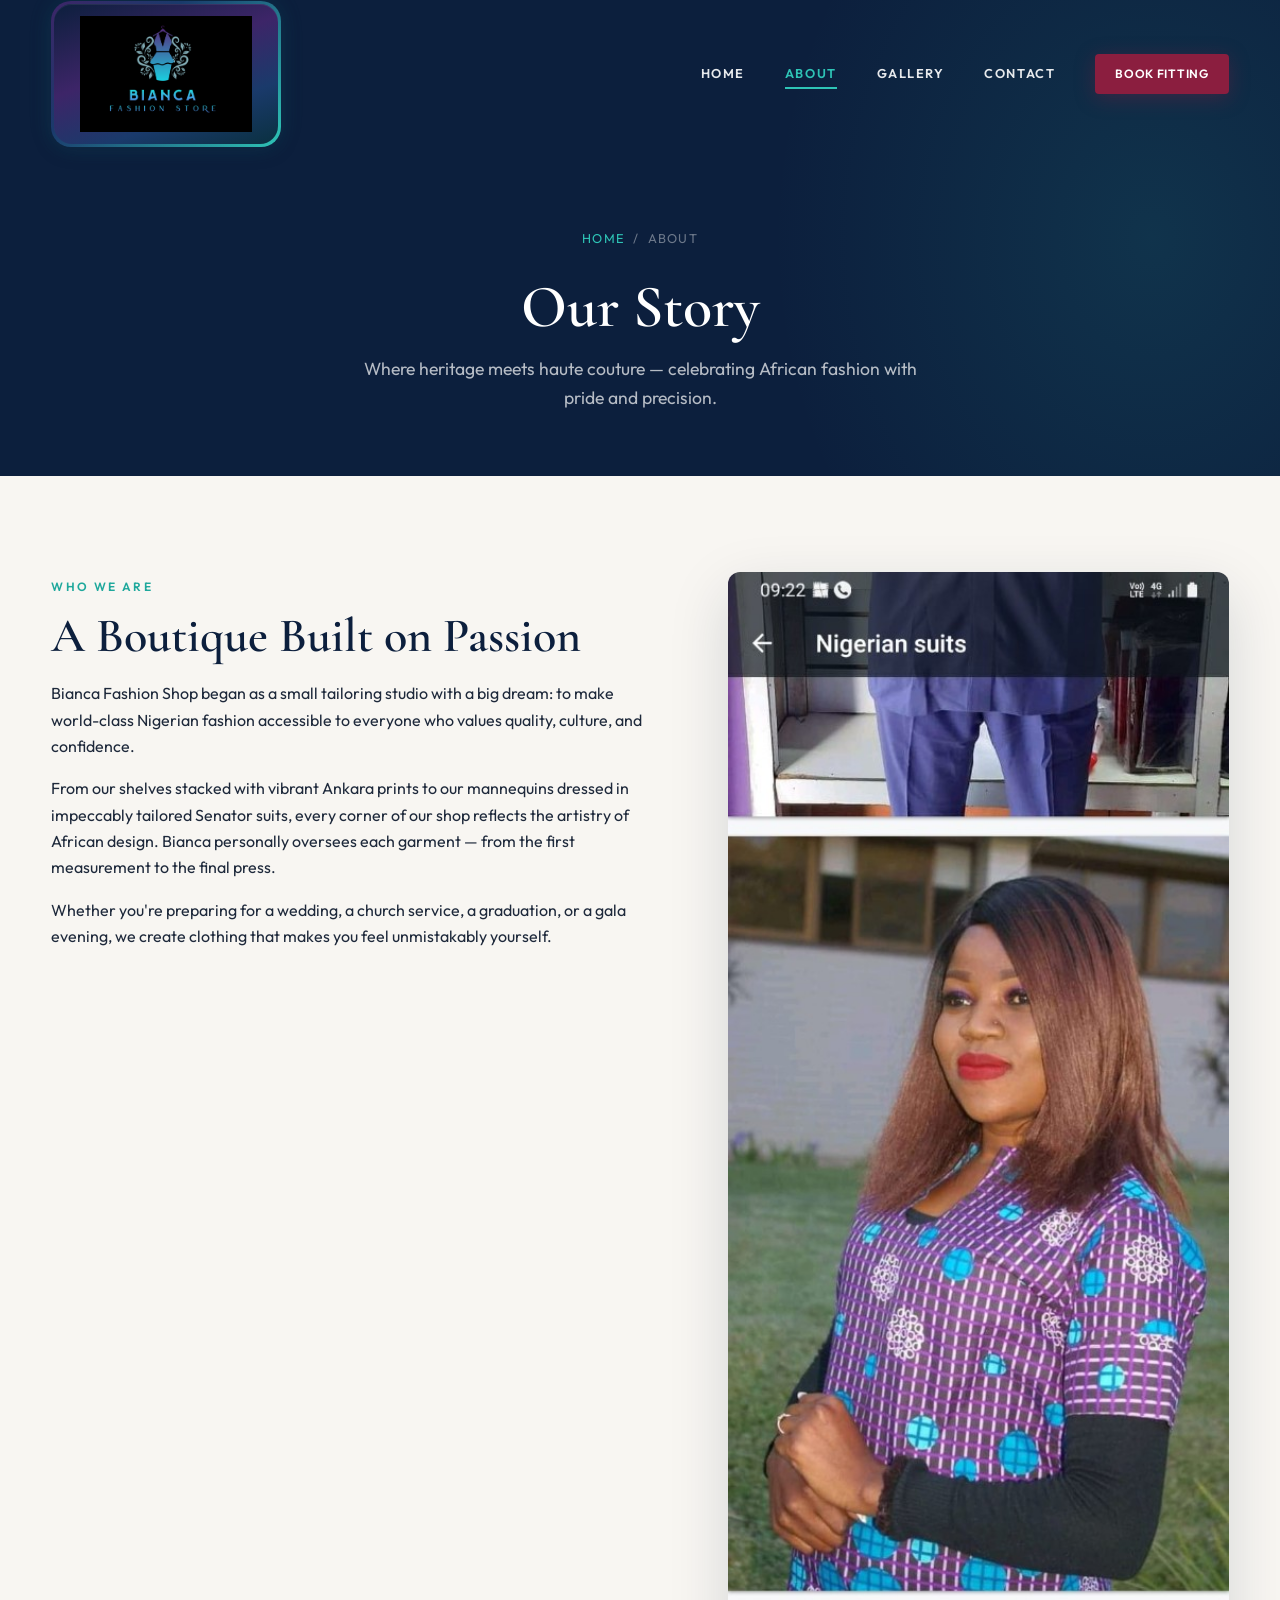
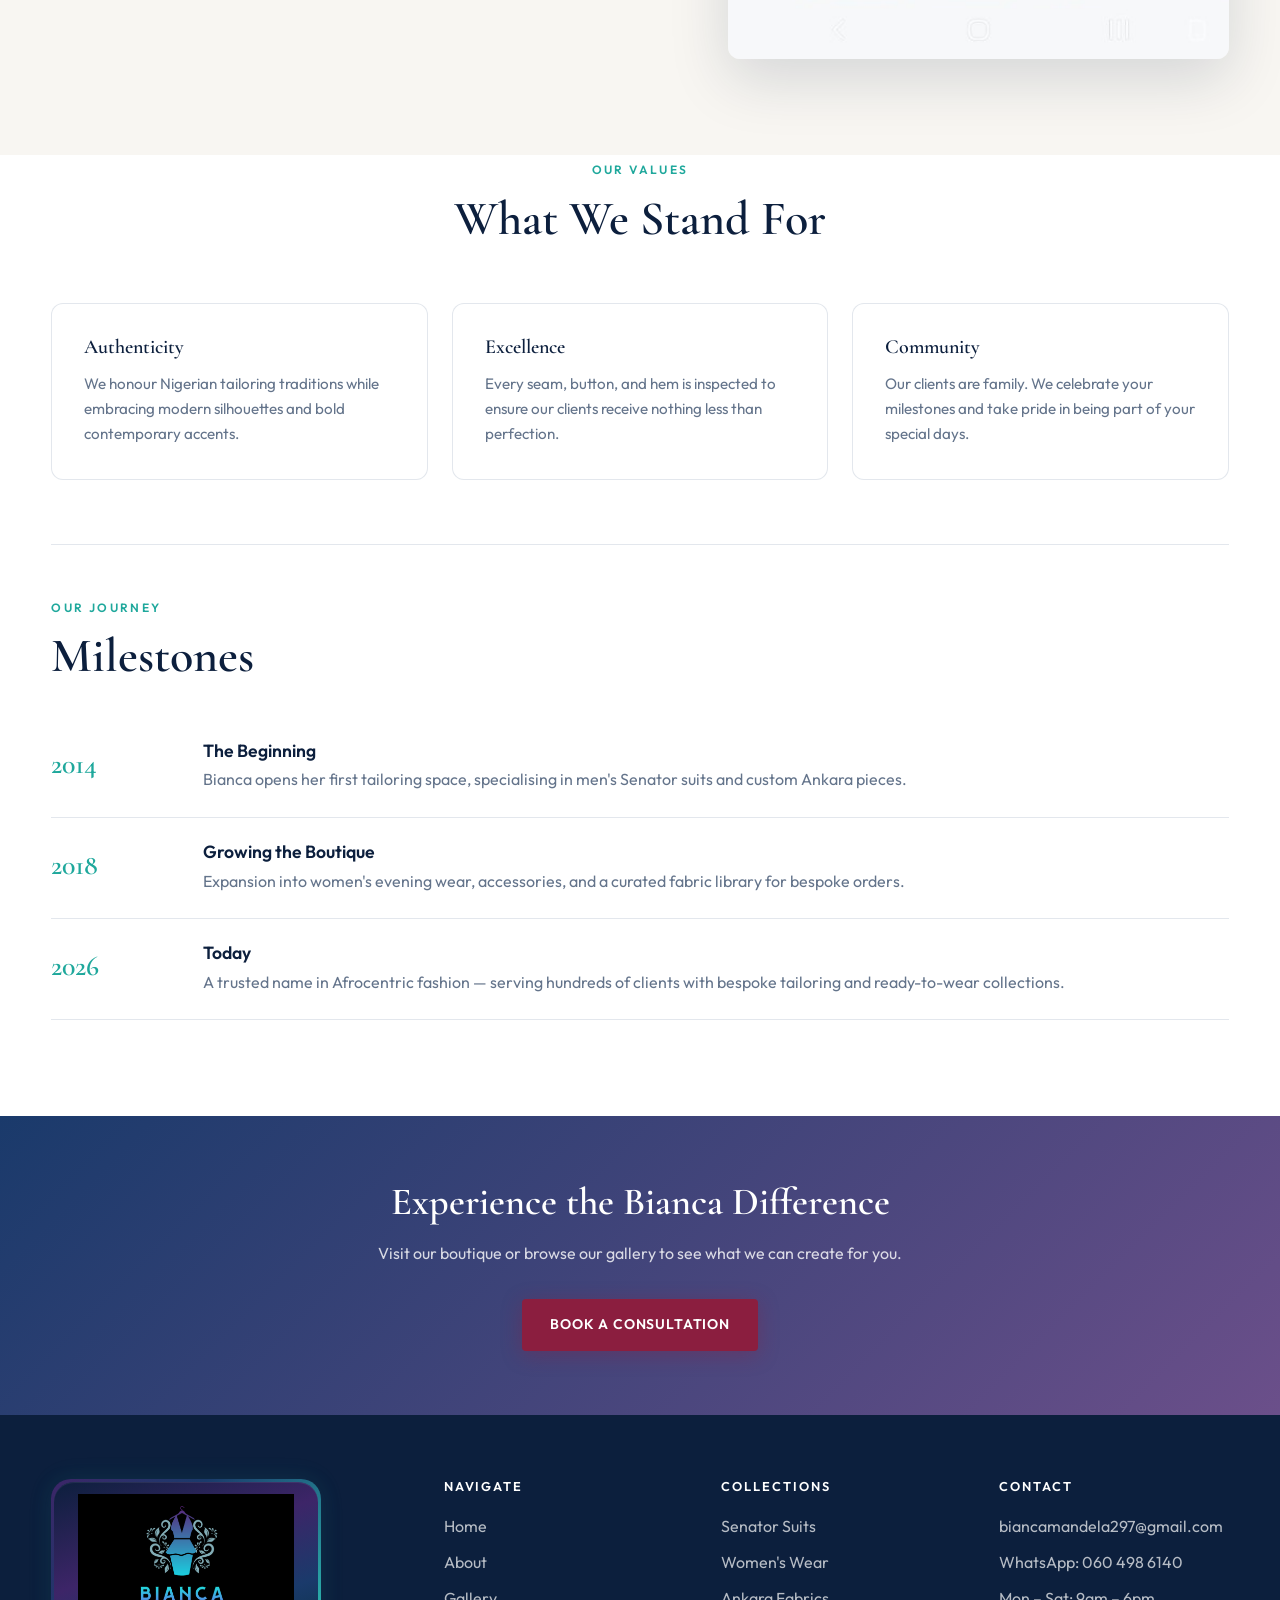
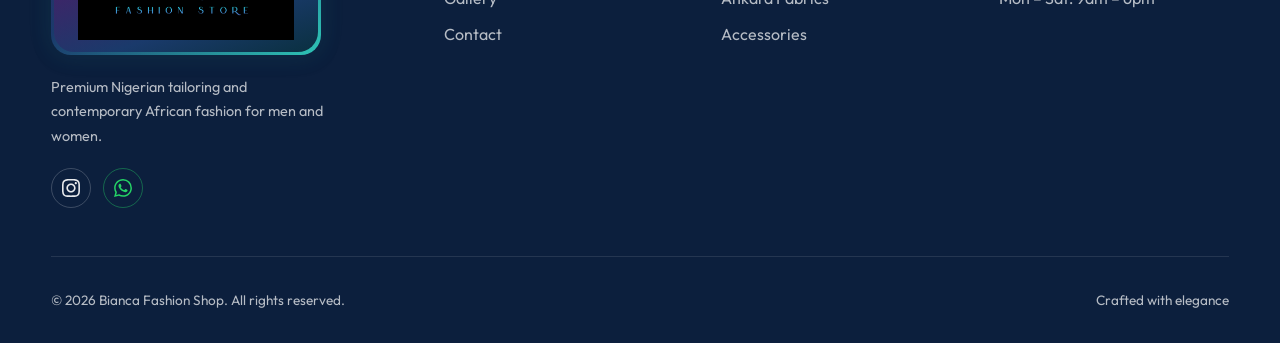
==== commit a654cbd2: "Connect WhatsApp on all pages and add Vercel config. Wire footer WhatsApp links to 060 498 6140, rem" ====
--- a/about.html
+++ b/about.html
@@ -130,7 +130,11 @@
                 <path d="M12 2.163c3.204 0 3.584.012 4.85.07 3.252.148 4.771 1.691 4.919 4.919.058 1.265.069 1.645.069 4.849 0 3.205-.012 3.584-.069 4.849-.149 3.225-1.664 4.771-4.919 4.919-1.266.058-1.644.07-4.85.07-3.204 0-3.584-.012-4.849-.07-3.26-.149-4.771-1.699-4.919-4.92-.058-1.265-.07-1.644-.07-4.849 0-3.204.013-3.583.07-4.849.149-3.227 1.664-4.771 4.919-4.919 1.266-.057 1.645-.069 4.849-.069zm0-2.163c-3.259 0-3.667.014-4.947.072-4.358.2-6.78 2.618-6.98 6.98-.059 1.281-.073 1.689-.073 4.948 0 3.259.014 3.668.072 4.948.2 4.358 2.618 6.78 6.98 6.98 1.281.058 1.689.072 4.948.072 3.259 0 3.668-.014 4.948-.072 4.354-.2 6.782-2.618 6.979-6.98.059-1.28.073-1.689.073-4.948 0-3.259-.014-3.667-.072-4.947-.196-4.354-2.617-6.78-6.979-6.98-1.281-.059-1.69-.073-4.949-.073zm0 5.838c-3.403 0-6.162 2.759-6.162 6.162s2.759 6.163 6.162 6.163 6.162-2.759 6.162-6.163c0-3.403-2.759-6.162-6.162-6.162zm0 10.162c-2.209 0-4-1.79-4-4 0-2.209 1.791-4 4-4s4 1.791 4 4c0 2.21-1.791 4-4 4zm6.406-11.845c-.796 0-1.441.645-1.441 1.44s.645 1.44 1.441 1.44c.795 0 1.439-.645 1.439-1.44s-.644-1.44-1.439-1.44z"/>
               </svg>
             </a>
-            <a href="#" aria-label="WhatsApp">WA</a>
+            <a href="https://wa.me/27604986140" target="_blank" rel="noopener noreferrer" aria-label="WhatsApp: 060 498 6140" class="footer-social-whatsapp">
+              <svg class="whatsapp-icon" viewBox="0 0 24 24" xmlns="http://www.w3.org/2000/svg" aria-hidden="true" focusable="false">
+                <path d="M17.472 14.382c-.297-.149-1.758-.867-2.03-.967-.273-.099-.471-.148-.67.15-.197.297-.767.966-.94 1.164-.173.199-.347.223-.644.075-.297-.15-1.255-.463-2.39-1.475-.883-.788-1.48-1.761-1.653-2.059-.173-.297-.018-.458.13-.606.134-.133.298-.347.446-.52.149-.174.198-.298.298-.497.099-.198.05-.371-.025-.52-.075-.149-.669-1.612-.916-2.207-.242-.579-.487-.5-.669-.51-.173-.008-.371-.01-.57-.01-.198 0-.52.074-.792.372-.272.297-1.04 1.016-1.04 2.479 0 1.462 1.065 2.875 1.213 3.074.149.198 2.096 3.2 5.077 4.487.709.306 1.262.489 1.694.625.712.227 1.36.195 1.871.118.571-.085 1.758-.719 2.006-1.413.248-.694.248-1.289.173-1.413-.074-.124-.272-.198-.57-.347m-5.421 7.403h-.004a9.87 9.87 0 01-5.031-1.378l-.361-.214-3.741.982.998-3.648-.235-.374a9.86 9.86 0 01-1.51-5.26c.001-5.45 4.436-9.884 9.888-9.884 2.64 0 5.122 1.03 6.988 2.898a9.825 9.825 0 012.893 6.994c-.003 5.45-4.435 9.884-9.885 9.884m8.413-18.297A11.815 11.815 0 0012.05 0C5.495 0 .16 5.335.157 11.892c0 2.096.547 4.142 1.588 5.945L.057 24l6.305-1.654a11.882 11.882 0 005.683 1.448h.005c6.554 0 11.89-5.335 11.893-11.893a11.821 11.821 0 00-3.48-8.413z"/>
+              </svg>
+            </a>
           </div>
         </div>
         <div class="footer-col">
@@ -154,8 +158,8 @@
         <div class="footer-col">
           <h4>Contact</h4>
           <ul>
-            <li><a href="tel:+2348000000000">+234 800 000 0000</a></li>
             <li><a href="mailto:biancamandela297@gmail.com">biancamandela297@gmail.com</a></li>
+            <li><a href="https://wa.me/27604986140" target="_blank" rel="noopener noreferrer">WhatsApp: 060 498 6140</a></li>
             <li>Mon – Sat: 9am – 6pm</li>
           </ul>
         </div>
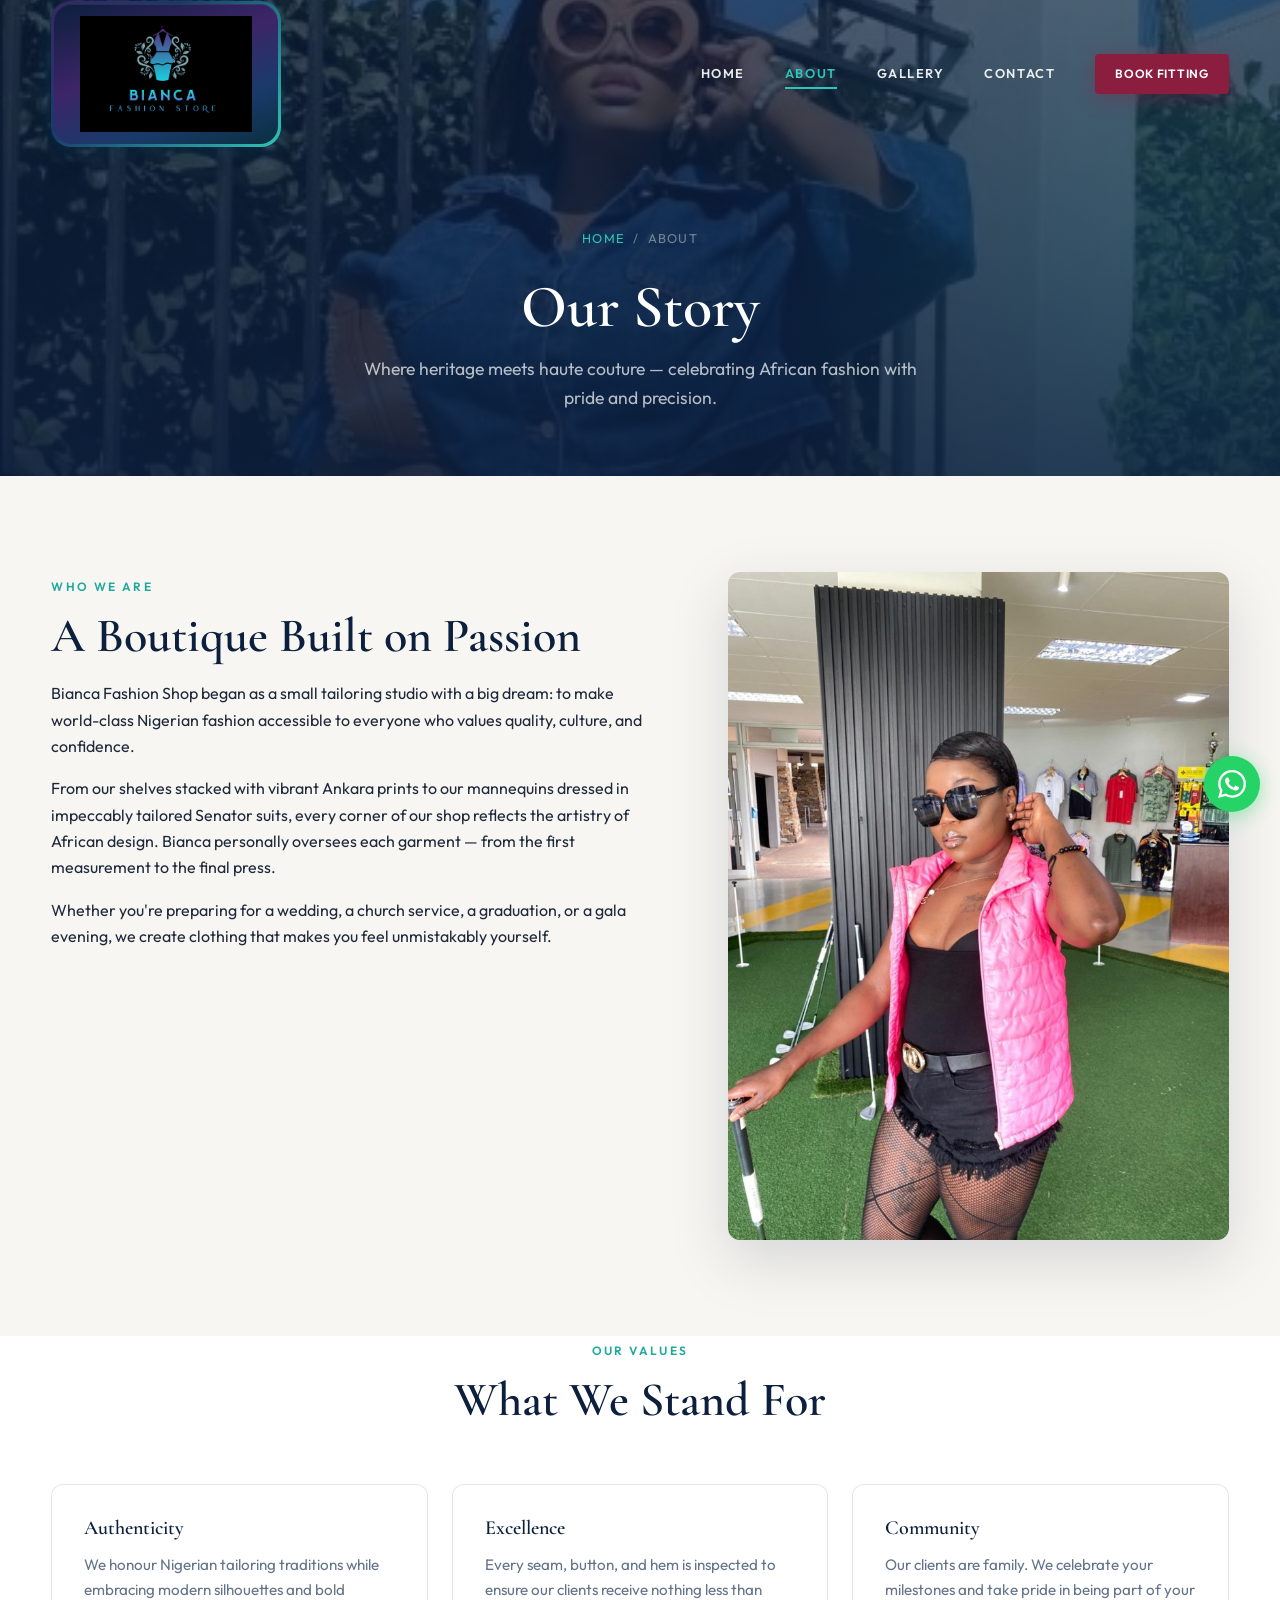
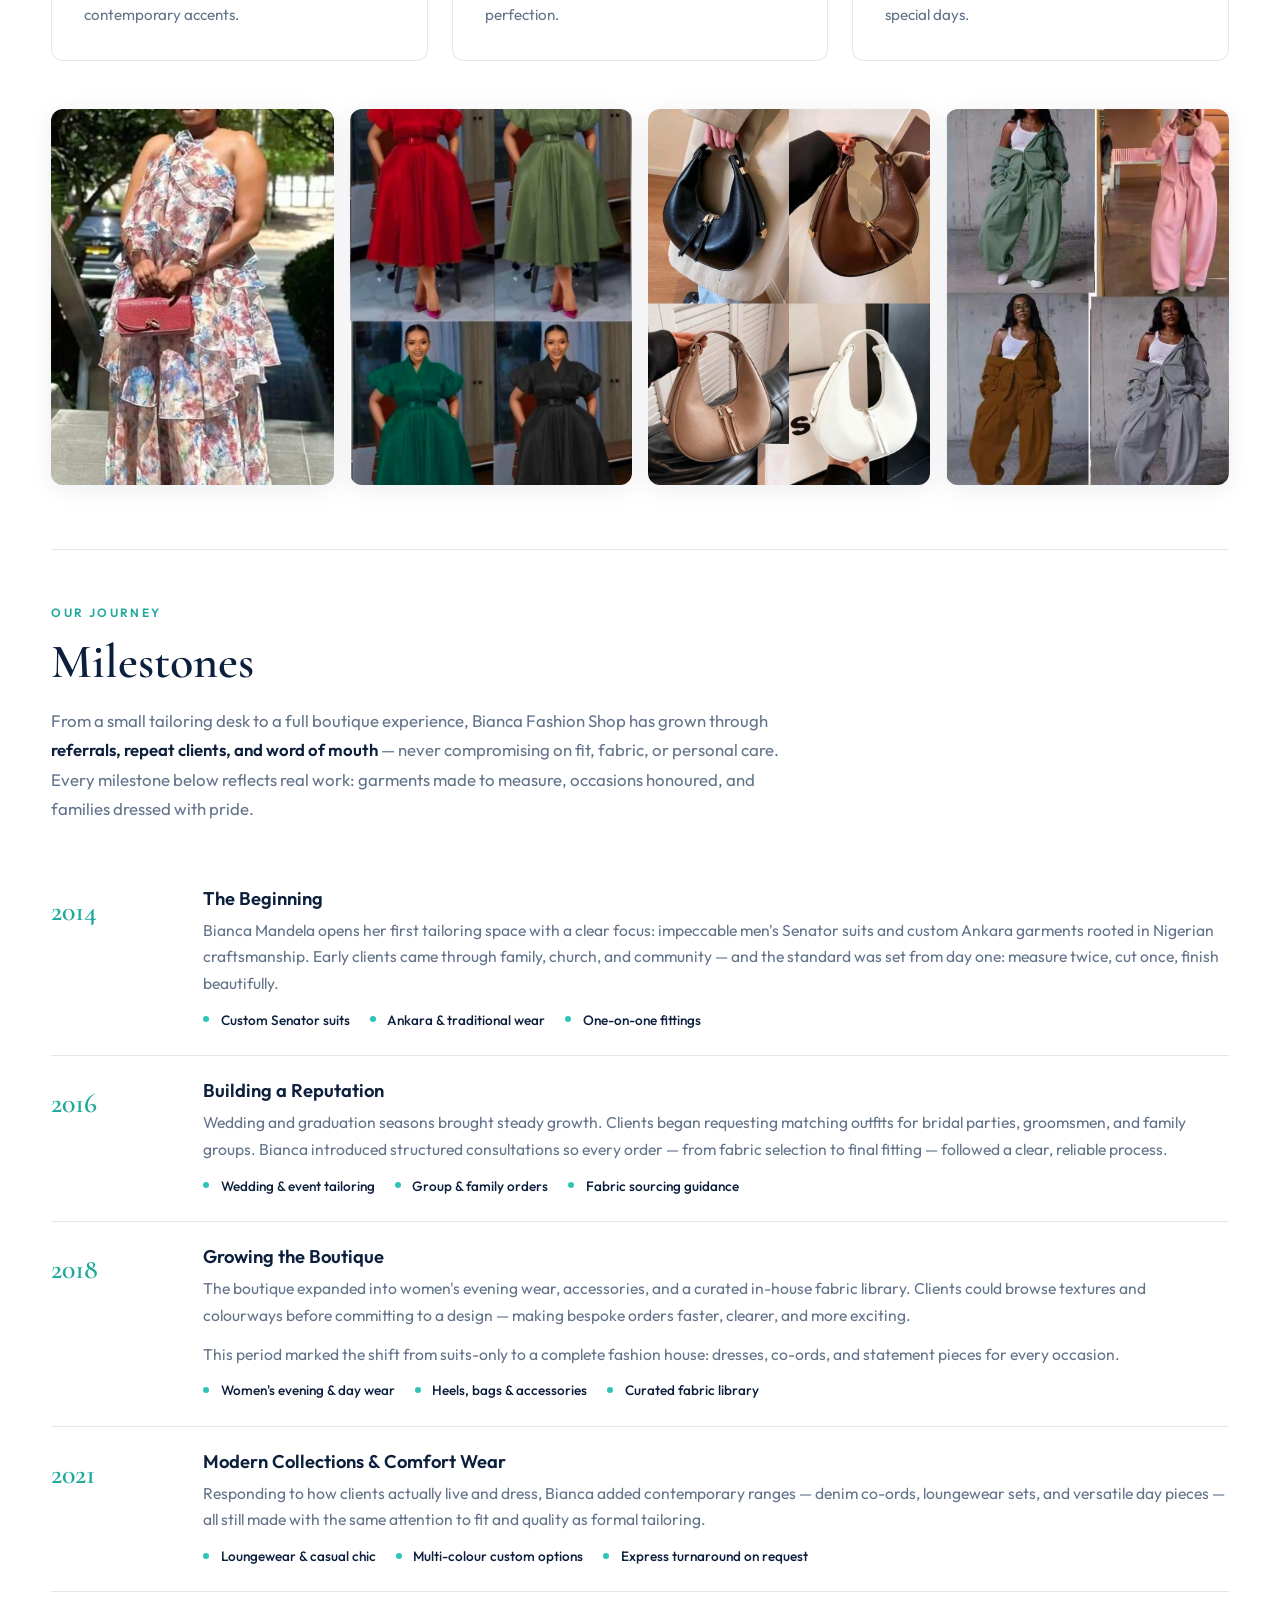
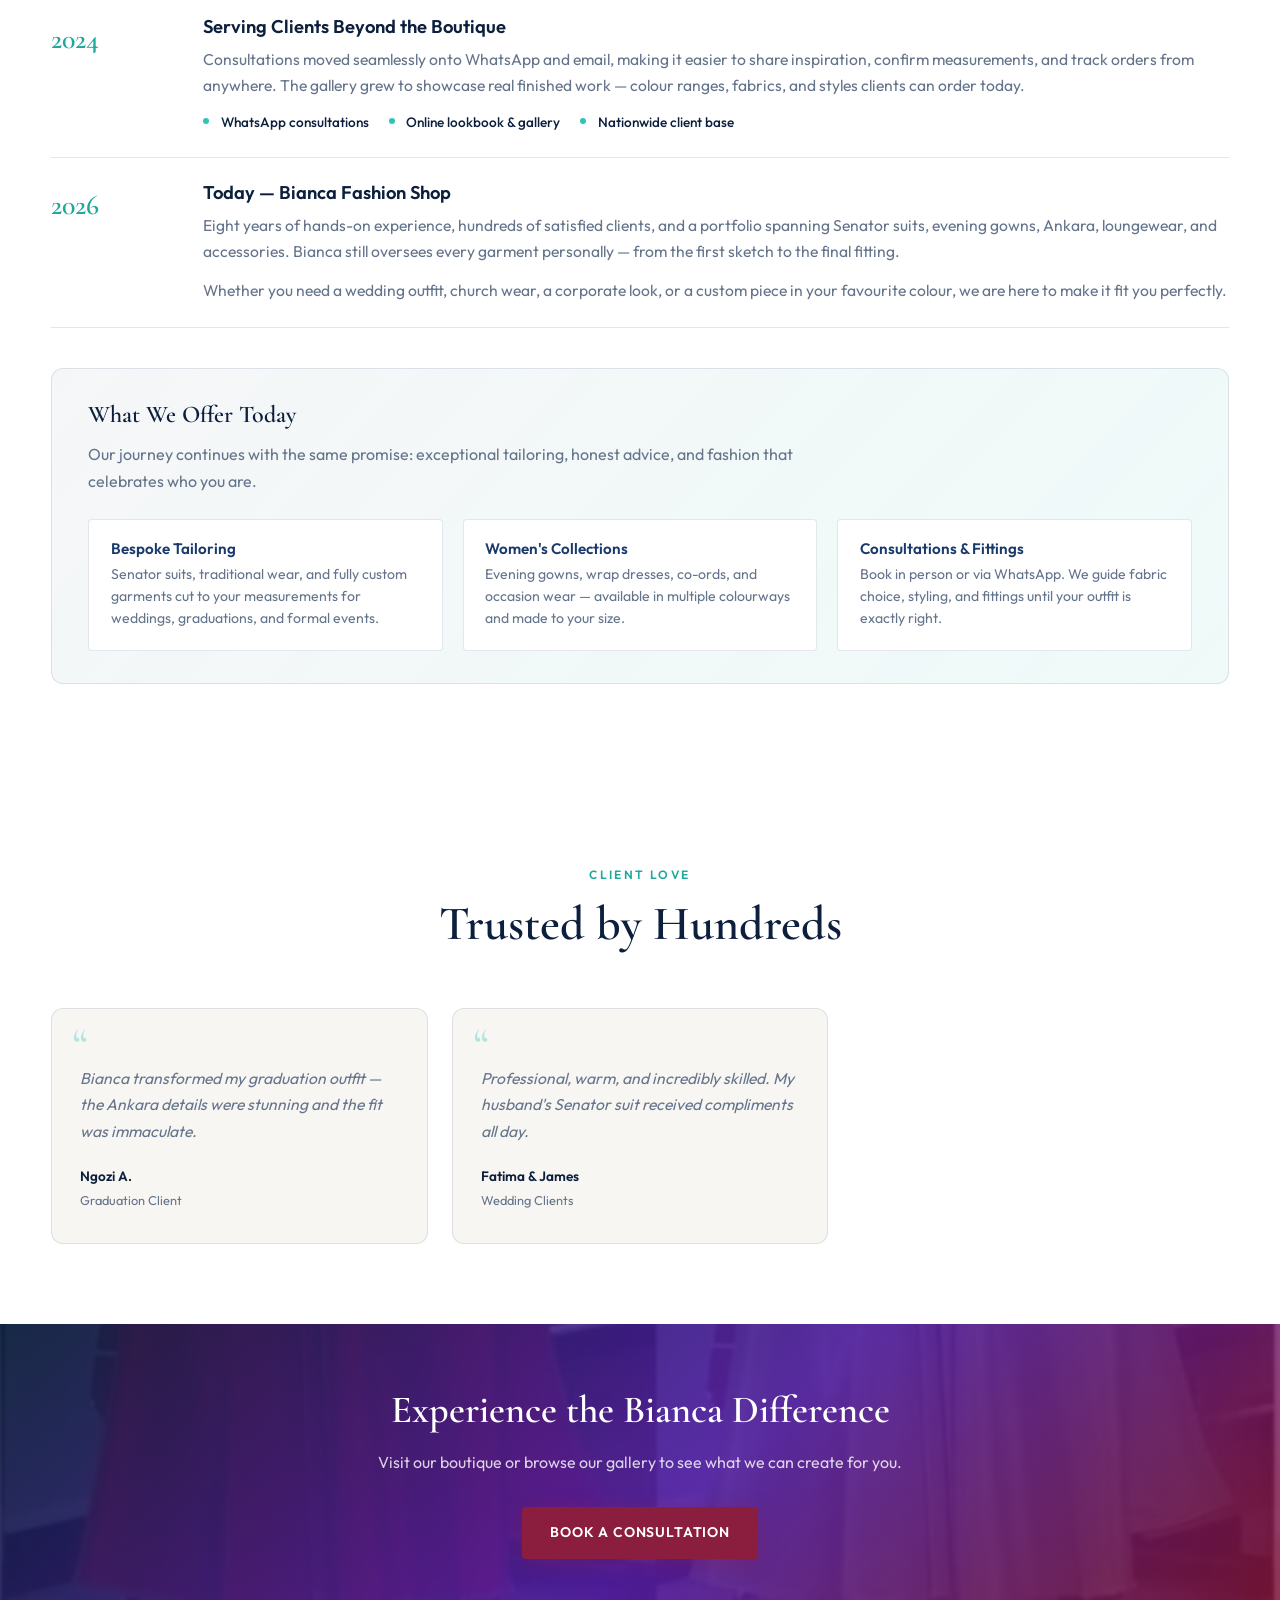
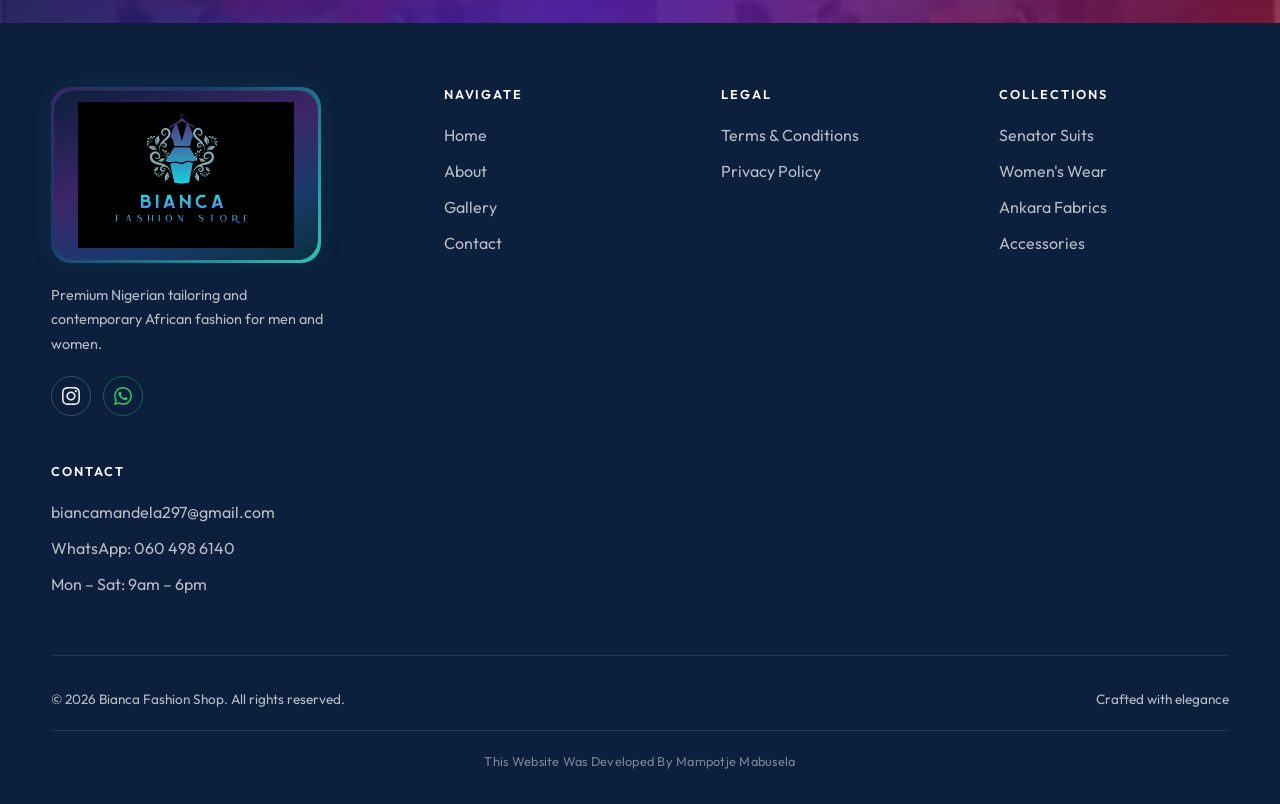
==== commit bc939360: "Add UI enhancements, legal pages, gallery assets, and contact map. Includes testimonials, Instagram " ====
--- a/about.html
+++ b/about.html
@@ -12,6 +12,7 @@
   <link rel="icon" href="images/logo.png" type="image/png">
 </head>
 <body>
+  <a class="skip-link" href="#main-content">Skip to main content</a>
   <header class="site-header scrolled">
     <div class="header-inner">
       <a href="index.html" class="logo" aria-label="Bianca Fashion Store home">
@@ -30,8 +31,12 @@
     </div>
   </header>
 
-  <main>
-    <section class="page-hero">
+  <main id="main-content">
+    <section class="page-hero page-hero--with-bg">
+      <div class="page-hero-bg" aria-hidden="true">
+        <img src="images/denim-two-piece.png" alt="">
+      </div>
+      <div class="page-hero-overlay" aria-hidden="true"></div>
       <div class="container">
         <nav class="breadcrumb" aria-label="Breadcrumb">
           <a href="index.html">Home</a>
@@ -53,7 +58,7 @@
           <p style="margin-top: 1rem;">Whether you're preparing for a wedding, a church service, a graduation, or a gala evening, we create clothing that makes you feel unmistakably yourself.</p>
         </div>
         <div class="fade-in">
-          <img src="images/bianca-founder.png" alt="Bianca, founder and lead designer at Bianca Fashion Shop">
+          <img src="images/ceo-founder.png" alt="Bianca Mandela, founder and lead designer at Bianca Fashion Shop">
         </div>
       </div>
     </section>
@@ -79,35 +84,142 @@
           </article>
         </div>
 
+        <div class="brand-strip fade-in" aria-label="Bianca Fashion Shop style gallery">
+          <div class="brand-strip-item">
+            <img src="images/floral-ruffle-maxi.png" alt="Floral ruffle maxi dress">
+          </div>
+          <div class="brand-strip-item">
+            <img src="images/wrap-dress-colors.png" alt="Wrap dress colour collection">
+          </div>
+          <div class="brand-strip-item">
+            <img src="images/crescent-bags-colors.png" alt="Crescent handbag collection">
+          </div>
+          <div class="brand-strip-item">
+            <img src="images/oversized-tracksuit-colors.png" alt="Oversized tracksuit collection">
+          </div>
+        </div>
+
         <div class="timeline fade-in">
           <span class="section-label">Our Journey</span>
-          <h2 class="section-title" style="margin-bottom: 2rem;">Milestones</h2>
+          <h2 class="section-title" style="margin-bottom: 1rem;">Milestones</h2>
+          <p class="timeline-intro">From a small tailoring desk to a full boutique experience, Bianca Fashion Shop has grown through <strong>referrals, repeat clients, and word of mouth</strong> — never compromising on fit, fabric, or personal care. Every milestone below reflects real work: garments made to measure, occasions honoured, and families dressed with pride.</p>
+
           <div class="timeline-item">
             <span class="timeline-year">2014</span>
             <div>
-              <h3 style="font-family: var(--font-body); font-size: 1.1rem; margin-bottom: 0.35rem;">The Beginning</h3>
-              <p style="color: var(--muted);">Bianca opens her first tailoring space, specialising in men's Senator suits and custom Ankara pieces.</p>
+              <h3 class="timeline-title">The Beginning</h3>
+              <p class="timeline-desc">Bianca Mandela opens her first tailoring space with a clear focus: impeccable men's Senator suits and custom Ankara garments rooted in Nigerian craftsmanship. Early clients came through family, church, and community — and the standard was set from day one: measure twice, cut once, finish beautifully.</p>
+              <ul class="timeline-highlights">
+                <li>Custom Senator suits</li>
+                <li>Ankara &amp; traditional wear</li>
+                <li>One-on-one fittings</li>
+              </ul>
+            </div>
+          </div>
+          <div class="timeline-item">
+            <span class="timeline-year">2016</span>
+            <div>
+              <h3 class="timeline-title">Building a Reputation</h3>
+              <p class="timeline-desc">Wedding and graduation seasons brought steady growth. Clients began requesting matching outfits for bridal parties, groomsmen, and family groups. Bianca introduced structured consultations so every order — from fabric selection to final fitting — followed a clear, reliable process.</p>
+              <ul class="timeline-highlights">
+                <li>Wedding &amp; event tailoring</li>
+                <li>Group &amp; family orders</li>
+                <li>Fabric sourcing guidance</li>
+              </ul>
             </div>
           </div>
           <div class="timeline-item">
             <span class="timeline-year">2018</span>
             <div>
-              <h3 style="font-family: var(--font-body); font-size: 1.1rem; margin-bottom: 0.35rem;">Growing the Boutique</h3>
-              <p style="color: var(--muted);">Expansion into women's evening wear, accessories, and a curated fabric library for bespoke orders.</p>
+              <h3 class="timeline-title">Growing the Boutique</h3>
+              <p class="timeline-desc">The boutique expanded into women's evening wear, accessories, and a curated in-house fabric library. Clients could browse textures and colourways before committing to a design — making bespoke orders faster, clearer, and more exciting.</p>
+              <p class="timeline-desc">This period marked the shift from suits-only to a complete fashion house: dresses, co-ords, and statement pieces for every occasion.</p>
+              <ul class="timeline-highlights">
+                <li>Women's evening &amp; day wear</li>
+                <li>Heels, bags &amp; accessories</li>
+                <li>Curated fabric library</li>
+              </ul>
+            </div>
+          </div>
+          <div class="timeline-item">
+            <span class="timeline-year">2021</span>
+            <div>
+              <h3 class="timeline-title">Modern Collections &amp; Comfort Wear</h3>
+              <p class="timeline-desc">Responding to how clients actually live and dress, Bianca added contemporary ranges — denim co-ords, loungewear sets, and versatile day pieces — all still made with the same attention to fit and quality as formal tailoring.</p>
+              <ul class="timeline-highlights">
+                <li>Loungewear &amp; casual chic</li>
+                <li>Multi-colour custom options</li>
+                <li>Express turnaround on request</li>
+              </ul>
+            </div>
+          </div>
+          <div class="timeline-item">
+            <span class="timeline-year">2024</span>
+            <div>
+              <h3 class="timeline-title">Serving Clients Beyond the Boutique</h3>
+              <p class="timeline-desc">Consultations moved seamlessly onto WhatsApp and email, making it easier to share inspiration, confirm measurements, and track orders from anywhere. The gallery grew to showcase real finished work — colour ranges, fabrics, and styles clients can order today.</p>
+              <ul class="timeline-highlights">
+                <li>WhatsApp consultations</li>
+                <li>Online lookbook &amp; gallery</li>
+                <li>Nationwide client base</li>
+              </ul>
             </div>
           </div>
           <div class="timeline-item">
             <span class="timeline-year">2026</span>
             <div>
-              <h3 style="font-family: var(--font-body); font-size: 1.1rem; margin-bottom: 0.35rem;">Today</h3>
-              <p style="color: var(--muted);">A trusted name in Afrocentric fashion — serving hundreds of clients with bespoke tailoring and ready-to-wear collections.</p>
-            </div>
-          </div>
-        </div>
-      </div>
-    </section>
-
-    <section class="cta-banner">
+              <h3 class="timeline-title">Today — Bianca Fashion Shop</h3>
+              <p class="timeline-desc">Eight years of hands-on experience, hundreds of satisfied clients, and a portfolio spanning Senator suits, evening gowns, Ankara, loungewear, and accessories. Bianca still oversees every garment personally — from the first sketch to the final fitting.</p>
+              <p class="timeline-desc">Whether you need a wedding outfit, church wear, a corporate look, or a custom piece in your favourite colour, we are here to make it fit you perfectly.</p>
+            </div>
+          </div>
+
+          <div class="journey-today">
+            <h3>What We Offer Today</h3>
+            <p>Our journey continues with the same promise: exceptional tailoring, honest advice, and fashion that celebrates who you are.</p>
+            <div class="journey-services">
+              <div class="journey-service">
+                <h4>Bespoke Tailoring</h4>
+                <p>Senator suits, traditional wear, and fully custom garments cut to your measurements for weddings, graduations, and formal events.</p>
+              </div>
+              <div class="journey-service">
+                <h4>Women's Collections</h4>
+                <p>Evening gowns, wrap dresses, co-ords, and occasion wear — available in multiple colourways and made to your size.</p>
+              </div>
+              <div class="journey-service">
+                <h4>Consultations &amp; Fittings</h4>
+                <p>Book in person or via WhatsApp. We guide fabric choice, styling, and fittings until your outfit is exactly right.</p>
+              </div>
+            </div>
+          </div>
+        </div>
+      </div>
+    </section>
+
+    <section class="testimonials" aria-labelledby="about-testimonials-heading">
+      <div class="container">
+        <div class="section-header fade-in">
+          <span class="section-label">Client Love</span>
+          <h2 id="about-testimonials-heading" class="section-title">Trusted by Hundreds</h2>
+        </div>
+        <div class="testimonials-grid">
+          <article class="testimonial-card fade-in">
+            <blockquote><p>Bianca transformed my graduation outfit — the Ankara details were stunning and the fit was immaculate.</p></blockquote>
+            <cite>Ngozi A.<span>Graduation Client</span></cite>
+          </article>
+          <article class="testimonial-card fade-in">
+            <blockquote><p>Professional, warm, and incredibly skilled. My husband's Senator suit received compliments all day.</p></blockquote>
+            <cite>Fatima &amp; James<span>Wedding Clients</span></cite>
+          </article>
+        </div>
+      </div>
+    </section>
+
+    <section class="cta-banner cta-banner--with-bg">
+      <div class="cta-banner-bg" aria-hidden="true">
+        <img src="images/wrap-dress-colors.png" alt="">
+      </div>
+      <div class="cta-banner-overlay" aria-hidden="true"></div>
       <div class="container fade-in">
         <h2>Experience the Bianca Difference</h2>
         <p>Visit our boutique or browse our gallery to see what we can create for you.</p>
@@ -115,6 +227,14 @@
       </div>
     </section>
   </main>
+
+  <a href="https://wa.me/27604986140?text=Hi%20Bianca%2C%20I%27d%20like%20to%20book%20a%20fitting." class="wa-fab" target="_blank" rel="noopener noreferrer" aria-label="Chat on WhatsApp">
+    <svg viewBox="0 0 24 24" xmlns="http://www.w3.org/2000/svg" aria-hidden="true" focusable="false"><path d="M17.472 14.382c-.297-.149-1.758-.867-2.03-.967-.273-.099-.471-.148-.67.15-.197.297-.767.966-.94 1.164-.173.199-.347.223-.644.075-.297-.15-1.255-.463-2.39-1.475-.883-.788-1.48-1.761-1.653-2.059-.173-.297-.018-.458.13-.606.134-.133.298-.347.446-.52.149-.174.198-.298.298-.497.099-.198.05-.371-.025-.52-.075-.149-.669-1.612-.916-2.207-.242-.579-.487-.5-.669-.51-.173-.008-.371-.01-.57-.01-.198 0-.52.074-.792.372-.272.297-1.04 1.016-1.04 2.479 0 1.462 1.065 2.875 1.213 3.074.149.198 2.096 3.2 5.077 4.487.709.306 1.262.489 1.694.625.712.227 1.36.195 1.871.118.571-.085 1.758-.719 2.006-1.413.248-.694.248-1.289.173-1.413-.074-.124-.272-.198-.57-.347m-5.421 7.403h-.004a9.87 9.87 0 01-5.031-1.378l-.361-.214-3.741.982.998-3.648-.235-.374a9.86 9.86 0 01-1.51-5.26c.001-5.45 4.436-9.884 9.888-9.884 2.64 0 5.122 1.03 6.988 2.898a9.825 9.825 0 012.893 6.994c-.003 5.45-4.435 9.884-9.885 9.884m8.413-18.297A11.815 11.815 0 0012.05 0C5.495 0 .16 5.335.157 11.892c0 2.096.547 4.142 1.588 5.945L.057 24l6.305-1.654a11.882 11.882 0 005.683 1.448h.005c6.554 0 11.89-5.335 11.893-11.893a11.821 11.821 0 00-3.48-8.413z"/></svg>
+  </a>
+  <div class="mobile-cta-bar" role="navigation" aria-label="Quick actions">
+    <a href="https://wa.me/27604986140?text=Hi%20Bianca%2C%20I%27d%20like%20to%20book%20a%20fitting." class="btn-wa" target="_blank" rel="noopener noreferrer">WhatsApp</a>
+    <a href="contact.html" class="btn-contact">Book Fitting</a>
+  </div>
 
   <footer class="site-footer">
     <div class="container">
@@ -146,6 +266,13 @@
             <li><a href="contact.html">Contact</a></li>
           </ul>
         </div>
+        <div class="footer-col footer-col-legal">
+          <h4>Legal</h4>
+          <ul>
+            <li><a href="terms.html">Terms &amp; Conditions</a></li>
+            <li><a href="privacy.html">Privacy Policy</a></li>
+          </ul>
+        </div>
         <div class="footer-col">
           <h4>Collections</h4>
           <ul>
@@ -168,6 +295,7 @@
         <p>&copy; 2026 Bianca Fashion Shop. All rights reserved.</p>
         <p>Crafted with elegance</p>
       </div>
+      <p class="footer-developer">This Website Was Developed By Mampotje Mabusela</p>
     </div>
   </footer>
 
--- a/css/styles.css
+++ b/css/styles.css
@@ -1,4 +1,6 @@
 /* Bianca Fashion Shop — Design System */
+@import url("ui-enhancements.css");
+
 :root {
   --royal: #1a3a6b;
   --navy: #0c1f3d;
@@ -514,10 +516,169 @@
   color: var(--cyan);
 }
 
+.collection-grid--six {
+  grid-template-columns: repeat(3, 1fr);
+}
+
+/* Lookbook bento */
+.lookbook {
+  background: var(--cream);
+  padding: 5rem 0;
+}
+
+.lookbook-header {
+  text-align: center;
+  max-width: 640px;
+  margin: 0 auto 3rem;
+}
+
+.lookbook-bento {
+  display: grid;
+  grid-template-columns: repeat(12, 1fr);
+  grid-auto-rows: minmax(140px, auto);
+  gap: 1rem;
+}
+
+.lookbook-tile {
+  position: relative;
+  display: block;
+  border-radius: var(--radius-lg);
+  overflow: hidden;
+  min-height: 200px;
+  box-shadow: var(--shadow);
+  text-decoration: none;
+  color: inherit;
+}
+
+.lookbook-tile img {
+  width: 100%;
+  height: 100%;
+  object-fit: cover;
+  transition: transform 0.6s ease;
+}
+
+.lookbook-tile:hover img {
+  transform: scale(1.05);
+}
+
+.lookbook-tile-overlay {
+  position: absolute;
+  inset: 0;
+  background: linear-gradient(to top, rgba(12, 31, 61, 0.88) 0%, transparent 55%);
+  display: flex;
+  flex-direction: column;
+  justify-content: flex-end;
+  padding: 1.25rem 1.5rem;
+  transition: background var(--transition);
+}
+
+.lookbook-tile:hover .lookbook-tile-overlay {
+  background: linear-gradient(to top, rgba(12, 31, 61, 0.95) 0%, rgba(12, 31, 61, 0.25) 100%);
+}
+
+.lookbook-tile-overlay h3 {
+  color: var(--white);
+  font-size: clamp(1.1rem, 2vw, 1.45rem);
+  margin-bottom: 0.25rem;
+}
+
+.lookbook-tile-overlay span {
+  font-size: 0.72rem;
+  text-transform: uppercase;
+  letter-spacing: 0.12em;
+  color: var(--cyan);
+  font-weight: 600;
+}
+
+.lookbook-tile--hero {
+  grid-column: span 7;
+  grid-row: span 2;
+  min-height: 420px;
+}
+
+.lookbook-tile--tall {
+  grid-column: span 5;
+  grid-row: span 2;
+  min-height: 420px;
+}
+
+.lookbook-tile--wide {
+  grid-column: span 7;
+  min-height: 220px;
+}
+
+.lookbook-tile--half {
+  grid-column: span 5;
+  min-height: 220px;
+}
+
+.lookbook-tile--third {
+  grid-column: span 4;
+  min-height: 200px;
+}
+
+/* Brand strip (about) */
+.brand-strip {
+  display: grid;
+  grid-template-columns: repeat(4, 1fr);
+  gap: 1rem;
+  margin-top: 3rem;
+}
+
+.brand-strip-item {
+  border-radius: var(--radius-lg);
+  overflow: hidden;
+  aspect-ratio: 3/4;
+  box-shadow: var(--shadow);
+}
+
+.brand-strip-item img {
+  width: 100%;
+  height: 100%;
+  object-fit: cover;
+  transition: transform 0.5s ease;
+}
+
+.brand-strip-item:hover img {
+  transform: scale(1.06);
+}
+
 /* Why choose us */
 .why-us {
   background: var(--navy);
   color: var(--white);
+  position: relative;
+  overflow: hidden;
+}
+
+.why-us-bg {
+  position: absolute;
+  inset: 0;
+  z-index: 0;
+}
+
+.why-us-bg img {
+  width: 100%;
+  height: 100%;
+  object-fit: cover;
+  object-position: center 40%;
+  opacity: 0.22;
+}
+
+.why-us-overlay {
+  position: absolute;
+  inset: 0;
+  z-index: 1;
+  background: linear-gradient(
+    180deg,
+    rgba(12, 31, 61, 0.92) 0%,
+    rgba(12, 31, 61, 0.97) 100%
+  );
+}
+
+.why-us .container {
+  position: relative;
+  z-index: 2;
 }
 
 .why-us .section-title {
@@ -705,6 +866,42 @@
   background: linear-gradient(135deg, var(--royal) 0%, var(--purple) 100%);
   padding: 4rem 0;
   text-align: center;
+  position: relative;
+  overflow: hidden;
+}
+
+.cta-banner--with-bg {
+  background: none;
+}
+
+.cta-banner-bg {
+  position: absolute;
+  inset: 0;
+  z-index: 0;
+}
+
+.cta-banner-bg img {
+  width: 100%;
+  height: 100%;
+  object-fit: cover;
+  object-position: center 35%;
+}
+
+.cta-banner-overlay {
+  position: absolute;
+  inset: 0;
+  z-index: 1;
+  background: linear-gradient(
+    135deg,
+    rgba(12, 31, 61, 0.88) 0%,
+    rgba(91, 33, 182, 0.82) 55%,
+    rgba(139, 21, 56, 0.78) 100%
+  );
+}
+
+.cta-banner--with-bg .container {
+  position: relative;
+  z-index: 2;
 }
 
 .cta-banner h2 {
@@ -727,6 +924,39 @@
   text-align: center;
   position: relative;
   overflow: hidden;
+}
+
+.page-hero--with-bg {
+  background: var(--navy);
+}
+
+.page-hero-bg {
+  position: absolute;
+  inset: 0;
+  z-index: 0;
+}
+
+.page-hero-bg img {
+  width: 100%;
+  height: 100%;
+  object-fit: cover;
+  object-position: center 30%;
+}
+
+.page-hero-overlay {
+  position: absolute;
+  inset: 0;
+  z-index: 1;
+  background: linear-gradient(
+    180deg,
+    rgba(12, 31, 61, 0.72) 0%,
+    rgba(12, 31, 61, 0.9) 100%
+  );
+}
+
+.page-hero--with-bg .container {
+  position: relative;
+  z-index: 2;
 }
 
 .page-hero::before {
@@ -738,6 +968,11 @@
   height: 200%;
   background: radial-gradient(ellipse, rgba(46, 196, 182, 0.12) 0%, transparent 70%);
   pointer-events: none;
+  z-index: 2;
+}
+
+.page-hero--with-bg::before {
+  z-index: 3;
 }
 
 .page-hero h1 {
@@ -839,6 +1074,116 @@
   font-size: 1.75rem;
   color: var(--cyan-dark);
   font-weight: 600;
+}
+
+.timeline-intro {
+  max-width: 68ch;
+  color: var(--muted);
+  font-size: 1.05rem;
+  line-height: 1.75;
+  margin-bottom: 2.5rem;
+}
+
+.timeline-intro strong {
+  color: var(--navy);
+  font-weight: 600;
+}
+
+.timeline-title {
+  font-family: var(--font-body);
+  font-size: 1.15rem;
+  font-weight: 600;
+  color: var(--navy);
+  margin-bottom: 0.5rem;
+}
+
+.timeline-desc {
+  color: var(--muted);
+  font-size: 0.98rem;
+  line-height: 1.7;
+  margin-bottom: 0.75rem;
+}
+
+.timeline-desc:last-child {
+  margin-bottom: 0;
+}
+
+.timeline-highlights {
+  list-style: none;
+  padding: 0;
+  margin: 0.75rem 0 0;
+  display: flex;
+  flex-wrap: wrap;
+  gap: 0.5rem 1.25rem;
+}
+
+.timeline-highlights li {
+  font-size: 0.85rem;
+  color: var(--navy);
+  font-weight: 500;
+  padding-left: 1.1rem;
+  position: relative;
+}
+
+.timeline-highlights li::before {
+  content: "";
+  position: absolute;
+  left: 0;
+  top: 0.55em;
+  width: 6px;
+  height: 6px;
+  border-radius: 50%;
+  background: var(--cyan);
+}
+
+.journey-today {
+  margin-top: 2.5rem;
+  padding: 2rem 2.25rem;
+  background: linear-gradient(135deg, rgba(12, 31, 61, 0.04) 0%, rgba(46, 196, 182, 0.08) 100%);
+  border: 1px solid var(--border);
+  border-radius: var(--radius-lg);
+}
+
+.journey-today h3 {
+  font-family: var(--font-display);
+  font-size: 1.5rem;
+  color: var(--navy);
+  margin-bottom: 0.75rem;
+}
+
+.journey-today > p {
+  color: var(--muted);
+  line-height: 1.7;
+  margin-bottom: 1.5rem;
+  max-width: 65ch;
+}
+
+.journey-services {
+  display: grid;
+  grid-template-columns: repeat(3, 1fr);
+  gap: 1.25rem;
+}
+
+.journey-service {
+  background: var(--white);
+  padding: 1.25rem 1.35rem;
+  border-radius: var(--radius);
+  border: 1px solid var(--border);
+}
+
+.journey-service h4 {
+  font-size: 0.95rem;
+  font-weight: 600;
+  color: var(--royal);
+  margin-bottom: 0.4rem;
+  font-family: var(--font-body);
+}
+
+.journey-service p {
+  font-size: 0.88rem;
+  color: var(--muted);
+  line-height: 1.55;
+  margin: 0;
 }
 
 /* Gallery */
@@ -874,6 +1219,7 @@
 .gallery-grid {
   display: grid;
   grid-template-columns: repeat(3, 1fr);
+  grid-auto-flow: dense;
   gap: 1.25rem;
 }
 
@@ -935,6 +1281,23 @@
 .gallery-item.tall {
   grid-row: span 2;
   aspect-ratio: auto;
+}
+
+.gallery-item.wide {
+  grid-column: span 2;
+  aspect-ratio: 2 / 1;
+}
+
+.gallery-item.feature {
+  grid-column: span 2;
+  grid-row: span 2;
+  aspect-ratio: auto;
+}
+
+.gallery-item.wide .gallery-caption,
+.gallery-item.feature .gallery-caption {
+  opacity: 1;
+  background: linear-gradient(to top, rgba(12, 31, 61, 0.92) 0%, rgba(12, 31, 61, 0.35) 45%, transparent 100%);
 }
 
 /* Lightbox */
@@ -1322,6 +1685,185 @@
   font-size: 0.85rem;
 }
 
+.footer-developer {
+  margin-top: 1.25rem;
+  padding-top: 1.25rem;
+  border-top: 1px solid rgba(255, 255, 255, 0.1);
+  text-align: center;
+  font-size: 0.8rem;
+  color: rgba(255, 255, 255, 0.45);
+  letter-spacing: 0.02em;
+}
+
+/* Terms & Conditions page */
+.terms-content {
+  position: relative;
+  padding: 4rem 0 5rem;
+  overflow: hidden;
+}
+
+.terms-content-bg {
+  position: absolute;
+  inset: 0;
+  z-index: 0;
+}
+
+.terms-content-bg img {
+  width: 100%;
+  height: 100%;
+  object-fit: cover;
+  object-position: center 30%;
+}
+
+.terms-content-overlay {
+  position: absolute;
+  inset: 0;
+  z-index: 1;
+  background: linear-gradient(
+    180deg,
+    rgba(248, 246, 242, 0.88) 0%,
+    rgba(248, 246, 242, 0.94) 35%,
+    rgba(248, 246, 242, 0.98) 100%
+  );
+}
+
+.terms-content .container {
+  position: relative;
+  z-index: 2;
+}
+
+.terms-card {
+  max-width: 52rem;
+  margin: 0 auto;
+  background: var(--white);
+  padding: clamp(2rem, 4vw, 3.25rem) clamp(1.75rem, 4vw, 3.25rem);
+  border-radius: var(--radius-lg);
+  box-shadow: var(--shadow-lg);
+  border: 1px solid var(--border);
+  border-top: 4px solid var(--cyan);
+}
+
+.terms-card--privacy {
+  border-top-color: var(--purple);
+}
+
+.terms-section .btn-outline {
+  display: inline-block;
+  margin-top: 0.25rem;
+}
+
+@media (max-width: 480px) {
+  .terms-section .btn-outline {
+    margin-left: 0 !important;
+    margin-top: 0.75rem;
+  }
+}
+
+.terms-meta {
+  font-size: 0.8rem;
+  color: var(--muted);
+  text-transform: uppercase;
+  letter-spacing: 0.12em;
+  margin-bottom: 1.75rem;
+  padding-bottom: 1.75rem;
+  border-bottom: 1px solid var(--border);
+}
+
+.terms-toc {
+  background: linear-gradient(135deg, rgba(46, 196, 182, 0.1) 0%, rgba(201, 169, 98, 0.08) 100%);
+  border-left: 4px solid var(--cyan);
+  padding: 1.35rem 1.5rem;
+  margin-bottom: 2.5rem;
+  border-radius: 0 var(--radius) var(--radius) 0;
+}
+
+.terms-toc h2 {
+  font-family: var(--font-body);
+  font-size: 0.85rem;
+  font-weight: 600;
+  text-transform: uppercase;
+  letter-spacing: 0.1em;
+  color: var(--navy);
+  margin-bottom: 0.85rem;
+}
+
+.terms-toc ol {
+  padding-left: 1.35rem;
+  margin: 0;
+  columns: 2;
+  column-gap: 2rem;
+}
+
+.terms-toc li {
+  margin-bottom: 0.4rem;
+  font-size: 0.9rem;
+  break-inside: avoid;
+}
+
+.terms-toc a {
+  color: var(--royal);
+  font-weight: 500;
+}
+
+.terms-toc a:hover {
+  color: var(--cyan-dark);
+}
+
+.terms-section {
+  margin-bottom: 2.25rem;
+  padding-bottom: 2.25rem;
+  border-bottom: 1px solid var(--border);
+}
+
+.terms-section:last-child {
+  margin-bottom: 0;
+  padding-bottom: 0;
+  border-bottom: none;
+}
+
+.terms-section h2 {
+  font-family: var(--font-display);
+  font-size: clamp(1.35rem, 2.5vw, 1.65rem);
+  color: var(--navy);
+  margin-bottom: 0.85rem;
+  line-height: 1.25;
+}
+
+.terms-section p {
+  color: var(--muted);
+  margin-bottom: 0.85rem;
+  line-height: 1.75;
+}
+
+.terms-section p:last-child {
+  margin-bottom: 0;
+}
+
+.terms-section ul {
+  padding-left: 1.35rem;
+  margin: 0 0 0.85rem;
+  color: var(--muted);
+}
+
+.terms-section li {
+  margin-bottom: 0.45rem;
+  line-height: 1.65;
+}
+
+.terms-section a {
+  color: var(--royal);
+  font-weight: 500;
+}
+
+.terms-section a:hover {
+  color: var(--cyan-dark);
+}
+
+.terms-section strong {
+  color: var(--navy);
+  font-weight: 600;
+}
+
 /* Animations */
 .fade-in {
   opacity: 0;
@@ -1349,9 +1891,30 @@
     grid-template-columns: 1fr 1fr;
   }
 
-  .gallery-item.tall {
+  .gallery-item.tall,
+  .gallery-item.wide,
+  .gallery-item.feature {
+    grid-column: span 1;
     grid-row: span 1;
     aspect-ratio: 1;
+  }
+
+  .lookbook-tile--hero,
+  .lookbook-tile--tall,
+  .lookbook-tile--wide,
+  .lookbook-tile--half,
+  .lookbook-tile--third {
+    grid-column: span 1;
+    grid-row: span 1;
+    min-height: 260px;
+  }
+
+  .lookbook-bento {
+    grid-template-columns: 1fr;
+  }
+
+  .brand-strip {
+    grid-template-columns: repeat(2, 1fr);
   }
 }
 
@@ -1468,6 +2031,18 @@
     grid-template-columns: 1fr;
     gap: 0.5rem;
   }
+
+  .journey-services {
+    grid-template-columns: 1fr;
+  }
+
+  .terms-toc ol {
+    columns: 1;
+  }
+
+  .terms-card {
+    padding: 1.75rem 1.35rem;
+  }
 }
 
 @media (max-width: 480px) {
@@ -1475,6 +2050,10 @@
     grid-template-columns: 1fr;
   }
 
+  .brand-strip {
+    grid-template-columns: 1fr;
+  }
+
   .hero-actions {
     flex-direction: column;
   }
